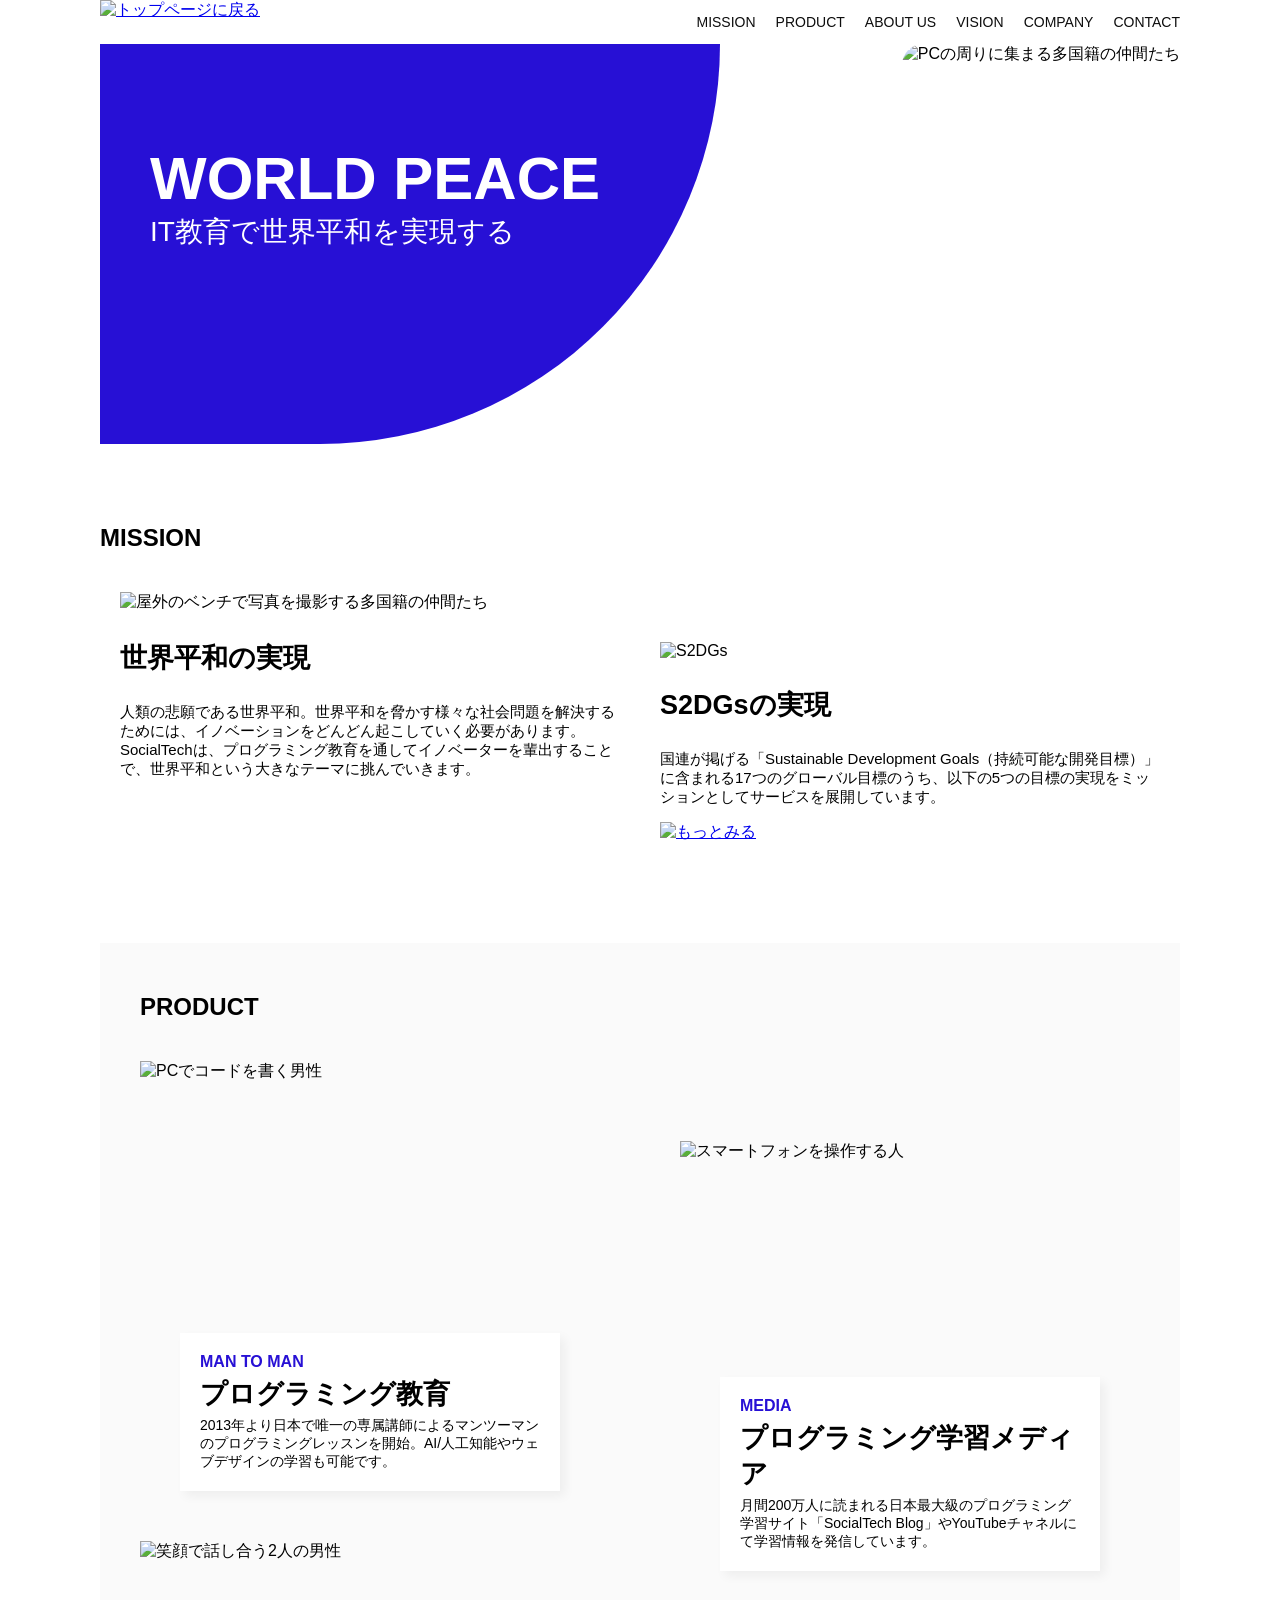
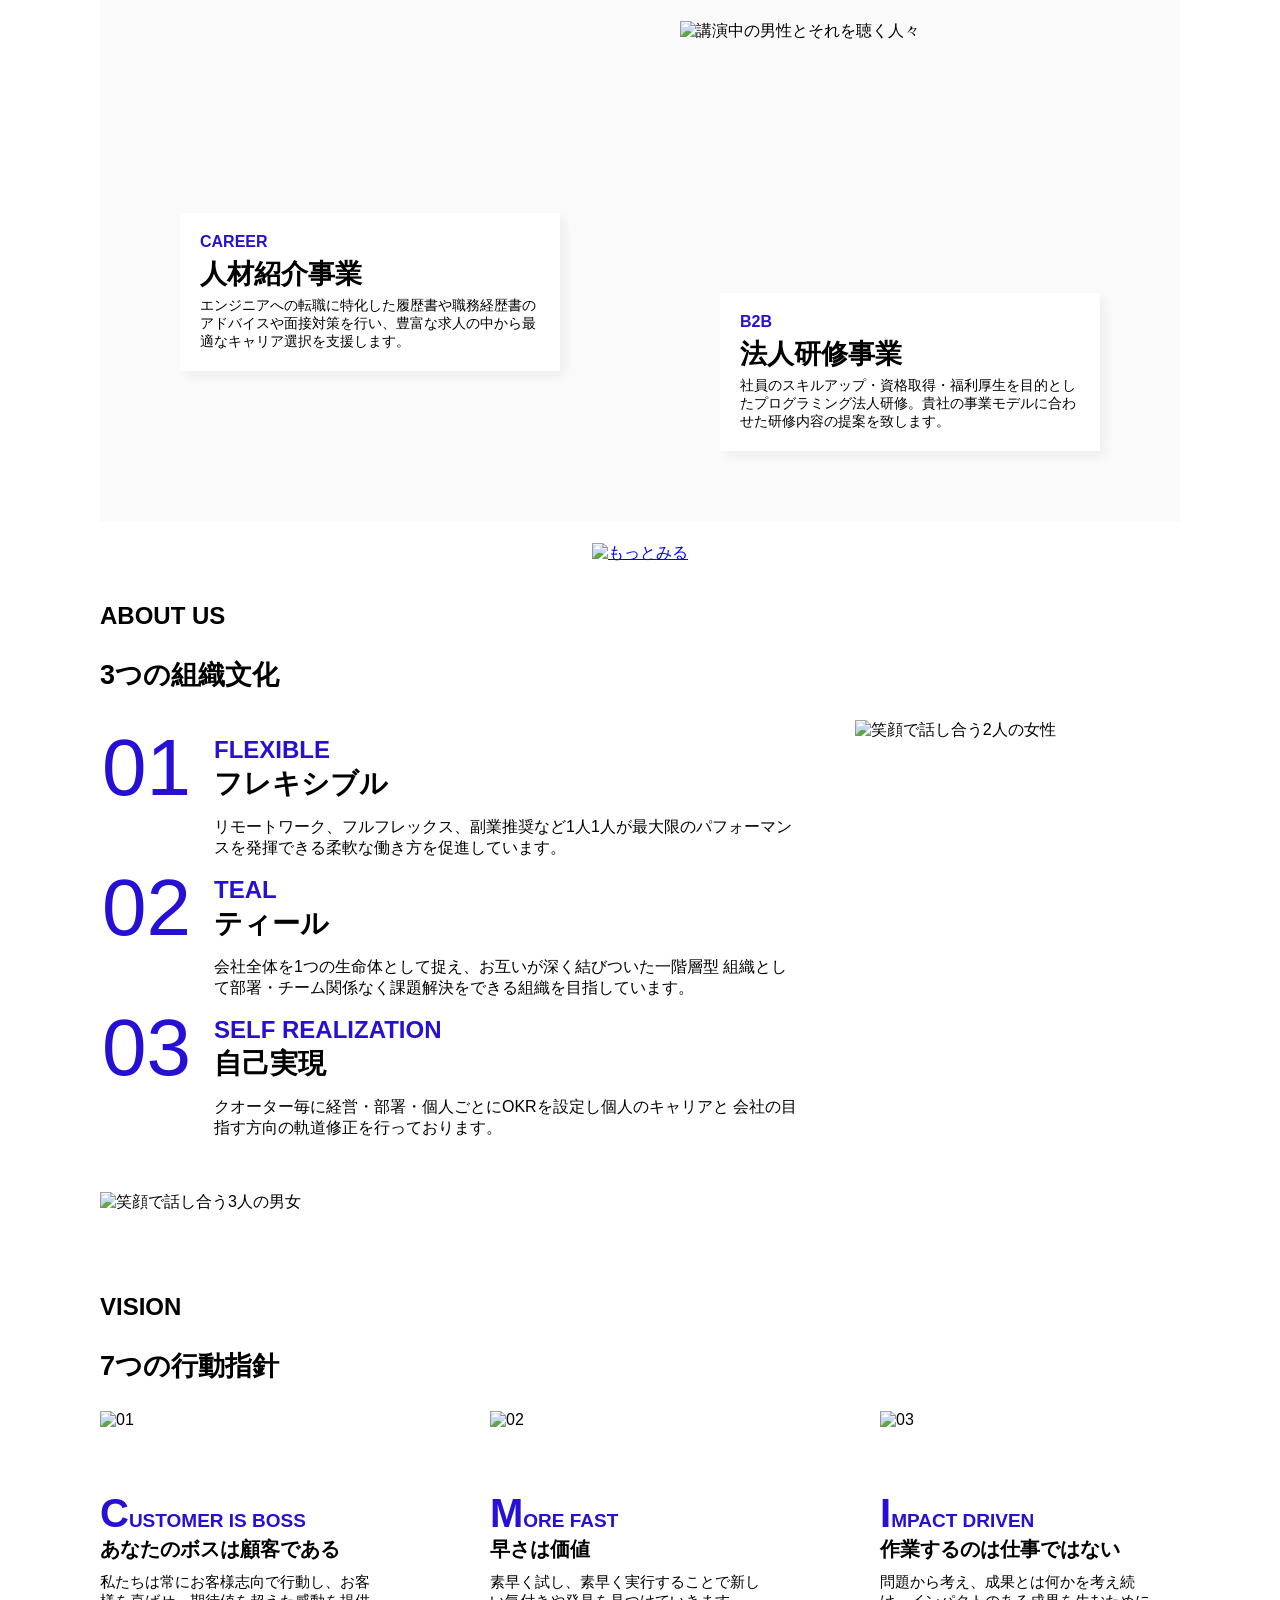
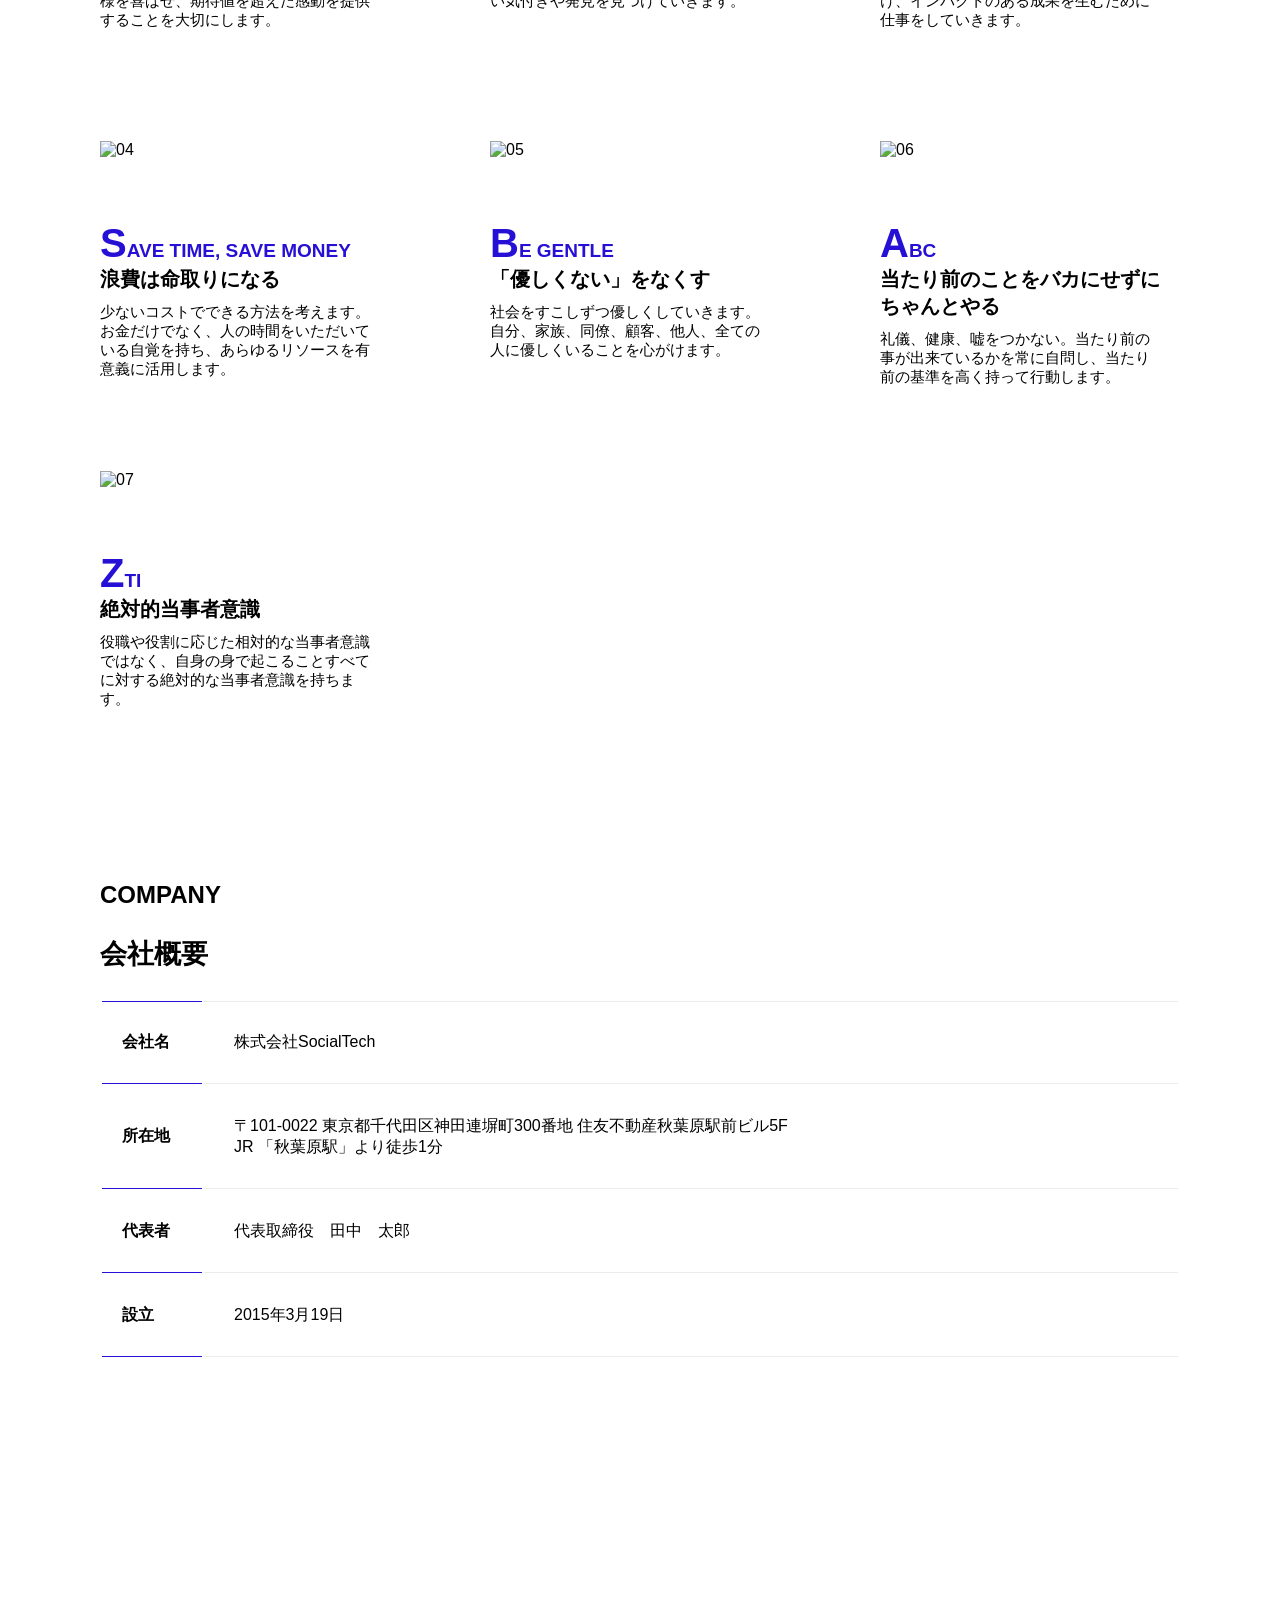
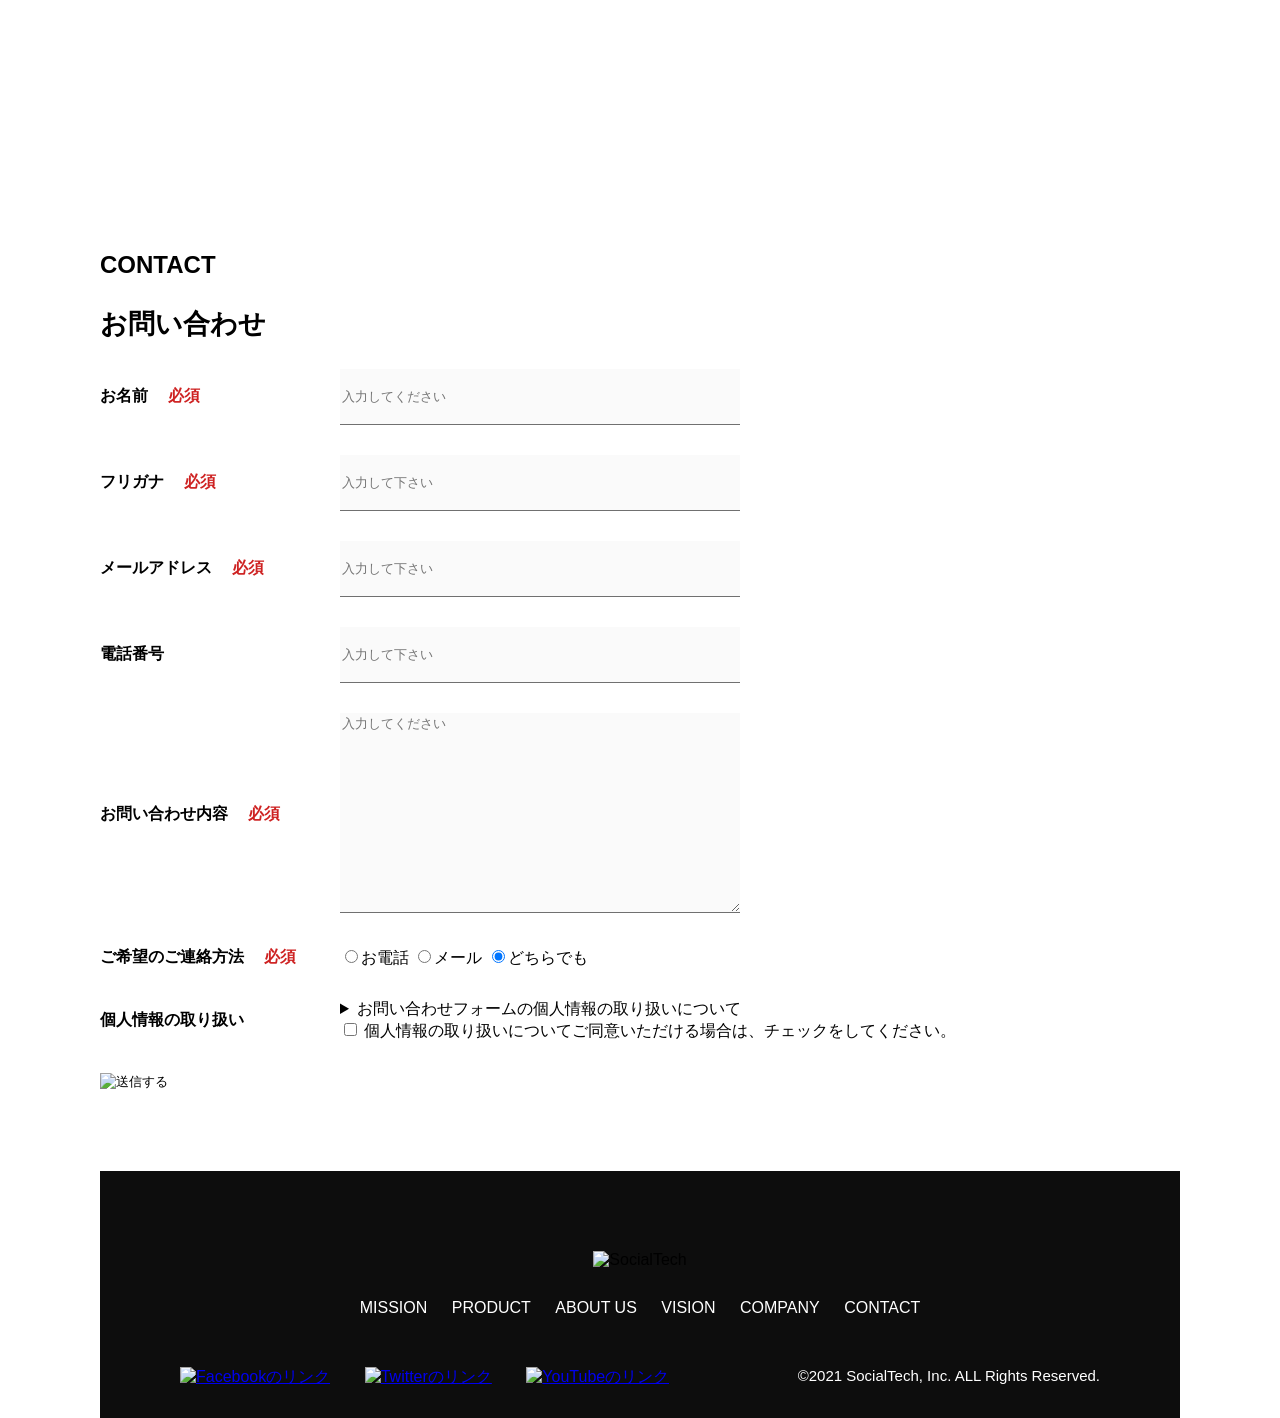
==== index.html @ 7d6a7026 "初回コミット" ====
<!DOCTYPE html>
<html>
  <head>
    <title>SocialTech</title>
    <meta charset="utf-8">
    <meta name="description" content="SocialTechはEdTech業界のリーディングカンパニーを目指します。">
    <meta name="viewport" content="width=device-width, initial-scale=1.0">
    <link rel="stylesheet" href="style.css">
  </head>
  <body>
    <header>
      <a href="index.html" id="logo">
        <img src="images/logo.png" alt="トップページに戻る">
      </a>
      <nav id="nav-pc">
        <ul>
          <li><a href="mission.html">MISSION</a></li>
          <li><a href="product.html">PRODUCT</a></li>
          <li><a href="index.html#aboutus">ABOUT US</a></li>
          <li><a href="index.html#vision">VISION</a></li>
          <li><a href="index.html#company">COMPANY</a></li>
          <li><a href="index.html#contact">CONTACT</a></li>
        </ul>
      </nav>
      <!-- スマホ用メニューボタン -->
      <button id="menu-sp" onclick="document.getElementById('nav-sp').style.display = 'block'">
        <img src="images/button-menu.png" alt="ナビゲーションを開く">
      </button>
      <!-- スマホ用ナビゲーション -->
       <div id="nav-sp">
        <button id="close" onclick="document.getElementById('nav-sp').style.display = 'none'">
          <img src="images/button-close.png" alt="ナビゲーションを閉じる">
        </button>

        <nav>
          <ul>
            <li>
              <a id="logo-sp" href="index.html" onclick="document.getElementById('nav-sp').style.display = 'none'"><img src="images/logo-sp.png" alt="トップページに戻る"></a>
            </li>
            <li><a class="menu" href="mission.html" onclick="document.getElementById('nav-sp').style.display = 'none'">MISSION</a></li>
            <li><a class="menu" href="product.html" onclick="document.getElementById('nav-sp').style.display = 'none'">PRODUCT</a></li>
            <li><a class="menu" href="index.html#aboutus" onclick="document.getElementById('nav-sp').style.display = 'none'">ABOUT US</a></li>
            <li><a class="menu" href="index.html#vision" onclick="document.getElementById('nav-sp').style.display = 'none'">VISION</a></li>
            <li><a class="menu" href="index.html#company" onclick="document.getElementById('nav-sp').style.display = 'none'">COMPANY</a></li>
            <li><a class="menu" href="index.html#contact" onclick="document.getElementById('nav-sp').style.display = 'none'">CONTACT</a></li>
          </ul>
        </nav>
        <div id="sns">
          <a href="https://www.facebook.com/sejuku2013">
             <img src="images/button-facebook.png" alt="Facebookのリンク">
           </a>
           <a href="https://twitter.com/samuraijuku">
             <img src="images/button-twitter.png" alt="Twitterのリンク">
           </a>
           <a href="https://www.youtube.com/channel/UCCFOQO5aDK0xXam4cUQXT8g">
             <img src="images/button-youtube.png" alt="YouTubeのリンク">
           </a>
        </div>
       </div>
    </header>
    <main>
      <article>
        <!-- メインビジュアル -->
        <section id="main-visual">
          <div id="main-message">
            <h1>WORLD PEACE</h1>
            <p>IT教育で世界平和を実現する</p>
          </div>
          <img src="images/index/index-main.png" alt="PCの周りに集まる多国籍の仲間たち">
        </section>
        <!-- ミッション -->
        <section id="mission">
        <h2 class="index-h2">MISSION</h2>
        <div id="mission-flex">
          <div>
            <img id="mission-photo" src="images/index/index-mission.png" alt="屋外のベンチで写真を撮影する多国籍の仲間たち">
            <h3>世界平和の実現</h3>
            <p>
              人類の悲願である世界平和。世界平和を脅かす様々な社会問題を解決するためには、イノベーションをどんどん起こしていく必要があります。SocialTechは、プログラミング教育を通してイノベーターを輩出することで、世界平和という大きなテーマに挑んでいきます。
            </p>
          </div>
          <div>
            <img id="s2dgs" src="images/index/s2dgs.png" alt="S2DGs">
            <h3>S2DGsの実現</h3>
            <p>国連が掲げる「Sustainable Development
              Goals（持続可能な開発目標）」に含まれる17つのグローバル目標のうち、以下の5つの目標の実現をミッションとしてサービスを展開しています。</p>
            <a href="mission.html">
              <img src="images/button-more.png" alt="もっとみる">
            </a>
          </div>
        </div>
      </section>
     <!-- プロダクト -->
      <section id="product">
        <h2 class="index-h2">PRODUCT</h2>
        <div class="product-flex">
          <div id="product-left">
            <div>
              <img class="product-photo" src="images/index/index-mantoman.png" alt="PCでコードを書く男性">
              <div class="product-explain">
                <span>MAN TO MAN</span>
                <h3>プログラミング教育</h3>
                <p>2013年より日本で唯一の専属講師によるマンツーマンのプログラミングレッスンを開始。AI/人工知能やウェブデザインの学習も可能です。</p>
              </div>
            </div>
            <div>
              <img class="product-photo" src="images/index/index-career.png" alt="笑顔で話し合う2人の男性">
              <div class="product-explain">
                <span>CAREER</span>
                <h3>人材紹介事業</h3>
                <p>エンジニアへの転職に特化した履歴書や職務経歴書のアドバイスや面接対策を行い、豊富な求人の中から最適なキャリア選択を支援します。</p>
              </div>
            </div>
          </div>
          <div id="product-right">
            <div>
              <img class="product-photo" src="images/index/index-media.png" alt="スマートフォンを操作する人">
              <div class="product-explain">
                <span>MEDIA</span>
                <h3>プログラミング学習メディア</h3>
                <p>月間200万人に読まれる日本最大級のプログラミング学習サイト「SocialTech Blog」やYouTubeチャネルにて学習情報を発信しています。</p>
              </div>
            </div>
            <div>
              <img class="product-photo" src="images/index/index-b2b.png" alt="講演中の男性とそれを聴く人々">
              <div class="product-explain">
                <span>B2B</span>
                <h3>法人研修事業</h3>
                <p>社員のスキルアップ・資格取得・福利厚生を目的としたプログラミング法人研修。貴社の事業モデルに合わせた研修内容の提案を致します。</p>
              </div>
            </div>
          </div>
        </div>
        <div id="product-more">
          <a href="product.html">
            <img src="images/button-more.png" alt="もっとみる">
          </a>
        </div>
      </section>
      <!-- ABOUT US -->
      <section id="aboutus">
        <h2 class="index-h2">ABOUT US</h2>
        <h3>3つの組織文化</h3>
        <div>
          <table class="culture-table">
            <tr>
              <td class="culture-num">01</td>
              <th><span class="culture-en">FLEXIBLE</span><br>フレキシブル</th>
            </tr>
            <tr>
              <td>
                <!-- 空のセル -->
              </td>
              <td class="culture-description">リモートワーク、フルフレックス、副業推奨など1人1人が最大限のパフォーマンスを発揮できる柔軟な働き方を促進しています。</td>
            </tr>
              <tr>
                <td class="culture-num">02</td>
                <th><span class="culture-en">TEAL</span><br>ティール</th>
              </tr>
              <tr>
                <td>
                  <!-- 空のセル -->
                </td>
                <td class="culture-description">会社全体を1つの生命体として捉え、お互いが深く結びついた一階層型 組織として部署・チーム関係なく課題解決をできる組織を目指しています。</td>
              </tr>
              <tr>
                <td class="culture-num">03</td>
                <th><span class="culture-en">SELF REALIZATION</span><br>自己実現</th>
              </tr>
              <tr>
                <td>
                  <!-- 空のセル -->
                </td>
                <td class="culture-description">クオーター毎に経営・部署・個人ごとにOKRを設定し個人のキャリアと 会社の目指す方向の軌道修正を行っております。</td>
              </tr>
          </table>
          <img class="culture-img" src="images/index/index-aboutus1.png" alt="笑顔で話し合う2人の女性">
        </div>
        <img class="culture-img2" src="images/index/index-aboutus2.png" alt="笑顔で話し合う3人の男女">
      </section>
      <!-- VISION -->
       <section id="vision">
        <h2 class="index-h2">VISION</h2>
        <h3>7つの行動指針</h3>
        <div>
          <div class="vision-box">
            <img src="images/index/vision-01.png" alt="01">
            <div>
              <h4>CUSTOMER IS BOSS</h4>
              <H5>あなたのボスは顧客である</H5>
              <P>私たちは常にお客様志向で行動し、お客様を喜ばせ、期待値を超えた感動を提供することを大切にします。</P>
            </div>
          </div>
          <div class="vision-box">
            <img src="images/index/vision-02.png" alt="02">
            <div>
              <h4>MORE FAST</h4>
              <H5>早さは価値</H5>
              <P>素早く試し、素早く実行することで新しい気付きや発見を見つけていきます。</P>
            </div>
          </div>
           <div class="vision-box">
            <img src="images/index/vision-03.png" alt="03">
            <div>
              <h4>IMPACT DRIVEN</h4>
              <H5>作業するのは仕事ではない</H5>
              <P>問題から考え、成果とは何かを考え続け、インパクトのある成果を生むために仕事をしていきます。</P>
            </div>
          </div>
           <div class="vision-box">
            <img src="images/index/vision-04.png" alt="04">
            <div>
              <h4>SAVE TIME, SAVE MONEY</h4>
              <H5>浪費は命取りになる</H5>
              <P>少ないコストでできる方法を考えます。お金だけでなく、人の時間をいただいている自覚を持ち、あらゆるリソースを有意義に活用します。</P>
            </div>
          </div>
           <div class="vision-box">
            <img src="images/index/vision-05.png" alt="05">
            <div>
              <h4>BE GENTLE</h4>
              <H5>「優しくない」をなくす</H5>
              <P>社会をすこしずつ優しくしていきます。自分、家族、同僚、顧客、他人、全ての人に優しくいることを心がけます。</P>
            </div>
          </div>
          <div class="vision-box">
            <img src="images/index/vision-06.png" alt="06">
            <div>
              <h4>ABC</h4>
              <H5>当たり前のことをバカにせずにちゃんとやる</H5>
              <P>礼儀、健康、嘘をつかない。当たり前の事が出来ているかを常に自問し、当たり前の基準を高く持って行動します。</P>
            </div>
          </div>
          <div class="vision-box">
            <img src="images/index/vision-07.png" alt="07">
            <div>
              <h4>ZTI</h4>
              <H5>絶対的当事者意識</H5>
              <P>役職や役割に応じた相対的な当事者意識ではなく、自身の身で起こることすべてに対する絶対的な当事者意識を持ちます。</P>
            </div>
          </div>
        </div>
       </section>
       <!-- COMPANY -->
       <section id="company">
        <h2 class="index-h2">COMPANY</h2>
        <h3>会社概要</h3>
          <table id="company-table">
            <tr>
              <th class="tableheader tableheader-first">会社名</th>
              <td class="cell cell-first">株式会社SocialTech</td>
            </tr>
            <tr>
              <th class="tableheader">所在地</th>
              <td class="cell">〒101-0022 東京都千代田区神田連塀町300番地 住友不動産秋葉原駅前ビル5F<br>JR 「秋葉原駅」より徒歩1分</td>
            </tr>
            <tr>
              <th class="tableheader">代表者</th>
              <td class="cell">代表取締役　田中　太郎</td>
            </tr>
            <tr>
              <th class="tableheader">設立</th>
              <td class="cell">2015年3月19日</td>
            </tr>
          </table>
        <iframe 
          src="https://www.google.com/maps/embed?pb=!1m18!1m12!1m3!1d3240.0688551336752!2d139.77207767559256!3d35.69992317258137!2m3!1f0!2f0!3f0!3m2!1i1024!2i768!4f13.1!3m3!1m2!1s0x60188fee13660e23%3A0x77137876edf742ac!2z5L2P5Y-L5LiN5YuV55Sj56eL6JGJ5Y6f6aeF5YmN44OT44Or!5e0!3m2!1sja!2sjp!4v1770935718881!5m2!1sja!2sjp" 
          width="600" height="450" style="border:0;" allowfullscreen="" loading="lazy" referrerpolicy="no-referrer-when-downgrade">
        </iframe>
       </section>
       <!-- CONTACT -->
       <section id="contact">
        <h2 class="index-h2">CONTACT</h2>
        <h3>お問い合わせ</h3>
        <form>
          <div>
            <div class="contact-heading">
              <label class="contact-label">お名前<span class="contact-span">必須</span></label>
            </div>
            <div>
              <input type="text" name="name" placeholder="入力してください" class="contact-textbox">
            </div>
          </div>
          <div>
            <div class="contact-heading">
              <label class="contact-label">フリガナ<span class="contact-span">必須</span></label>
            </div>
            <div>
              <input type="text" name="hurigana" placeholder="入力して下さい" class="contact-textbox">
            </div>
          </div>
          <div>
            <div class="contact-heading">
              <label class="contact-label">メールアドレス<span class="contact-span">必須</span></label>
            </div>
            <div>
              <input type="text" name="email" placeholder="入力して下さい" class="contact-textbox">
            </div>
          </div>
          <div>
            <div class="contact-heading">
              <label class="contact-label">電話番号</label>
            </div>
            <div>
              <input type="text" name="tel" placeholder="入力して下さい" class="contact-textbox">
            </div>
          </div>
          <div>
            <div class="contact-heading">
              <label class="contact-label">お問い合わせ内容<span class="contact-span">必須</span></label>
            </div>
            <div>
              <textarea class="contact-textarea" placeholder="入力してください" name="message"></textarea>
            </div>
          </div>
          <div>
            <div class="contact-heading">
              <label class="contact-label">ご希望のご連絡方法<span class="contact-span">必須</span></label>
            </div>
            <div>
              <input class="radiobotton" type="radio" value="tel" name="contact" checked><label>お電話</label>
              <input class="radiobotton" type="radio" value="mail" name="contact" checked><label>メール</label>
              <input class="radiobotton" type="radio" value="both" name="contact" checked><label>どちらでも</label>
            </div>
          </div>
          <div>
            <div class="contact-heading">
              <label class="contact-label">個人情報の取り扱い</label>
            </div>
            <div>
              <details>
                <summary>お問い合わせフォームの個人情報の取り扱いについて</summary>
                <div>
                  <dl>
                    <dt>１．組織の名称又は氏名</dt>
                    <dd>株式会社SocialTech</dd>
                    <dt>２．個人情報保護管理者（若しくはその代理人）の氏名又は職名、所属及び連絡先</dt>
                    <dd>
                      <p>鈴木 一郎 コーポレート部</p>
                      <p>メールアドレス：samurai@example.com</p>
                      <p>TEL：03-1234-5678</p>
                    </dd>
                    <dt>３．個人情報の利用目的</dt>
                    <dd>
                      <ul>
                        <li>本サービス及び本サービスに関連する情報の提供又はそれらに関する連絡のため</li>
                        <li>ユーザーの本人確認のため</li>
                        <li>当社サービスのご案内のため</li>
                        <li>当社の商品等の広告または宣伝（電子メールによるものを含むものとします。）</li>
                      </ul>
                    </dd>
                    <dt>４．個人情報の取り扱い業務の委託</dt>
                    <dd>個人情報の取扱業務の全部または一部を外部に業務委託する場合があります。その際、弊社は、個人情報を適切に保護できる管理体制を敷き実行していることを条件として委託先を厳選したうえで、機密保持契約を委託先と締結し、お客様の個人情報を厳密に管理させます。</dd>
                    <dt>５．個人情報の開示等の請求</dt>
                    <dd>
                      お客様は、弊社に対してご自身の個人情報の開示等（利用目的の通知、開示、内容の訂正・追加・削除、利用の停止または消去、第三者への提供の停止）に関して、当社問合わせ窓口に申し出ることができます。<br>
                      その際、弊社はお客様ご本人を確認させていただいたうえで、合理的な期間内に対応いたします。<br>
                      なお、個人情報に関する弊社問合わせ先は、次の通りです。
                    </dd>
                    <dd>
                      <p>株式会社SocialTech　個人情報問合せ窓口</p>
                      <p>〒150-0043　東京都千代田区神田練塀町300番地 住友不動産秋葉原駅前ビル5F</p>
                      <p>メールアドレス：samurai@example.com　TEL：03-1234-5678</p>
                    </dd>
 
                    <dt>６．個人情報を提供されることの任意性について</dt>
                    <dd>お客様がご自身の個人情報を弊社に提供されるか否かは、お客様のご判断によりますが、もしご提供されない場合には、適切なサービスが提供できない場合がありますので予めご了承ください。</dd>
                  </dl>
                </div>
              </details>
              <input type="checkbox" name="agree">
              <span>個人情報の取り扱いについてご同意いただける場合は、チェックをしてください。</span>
            </div>
          </div>
            <input type="image" src="images/button-submit.png" alt="送信する">
        </form>
       </section>
      </article>
    </main>
    <!-- フッター -->
    <footer>
      <div id="footer-logo">
        <img src="images/logo-sp.png" alt="SocialTech">
      </div>
      <div id="footer-link">
        <a href="mission.html">MISSION</a>
        <a href="product.html">PRODUCT</a>
        <a href="index.html#aboutus">ABOUT US</a>
        <a href="index.html#vision">VISION</a>
        <a href="index.html#company">COMPANY</a>
        <a href="index.html#contact">CONTACT</a>
      </div>
      <div id="sns-footer">
        <div class="sns-btns">
          <a href="https://www.facebook.com/sejuku2013"><img src="images/button-facebook.png" alt="Facebookのリンク"></a>
          <a href="https://twitter.com/samuraijuku"><img src="images/button-twitter.png" alt="Twitterのリンク"></a>
          <a href="https://www.youtube.com/channel/UCCFOQO5aDK0xXam4cUQXT8g"><img src="images/button-youtube.png" alt="YouTubeのリンク"></a>
        </div>
        <p id="copyright">&copy;2021 SocialTech, Inc. ALL Rights Reserved.</p>
      </div>
    </footer>
  </body>
</html>
---- style.css ----
* {
  box-sizing: border-box;
}

p {
  font-size: 15px;
}

body {
  font-family: "Source Sans Pro", "Hiragino Kaku Gothic ProN", Meiryo, Arial, sans-serif;
  max-width: 1080px;
  margin: 0 auto;
}

header {
  display: flex;
  justify-content: space-between;
}

#nav-pc {
  font-size: 14px;
}

#nav-pc ul {
  display: flex;
  padding-left:0;
}

#nav-pc li {
  list-style: none;
}

#nav-pc a {
  text-decoration: none;
  margin-left: 20px;
  color: #0d0d0d;
}

#nav-pc a:hover {
  text-decoration: underline;
}

/* スマホ用ナビを非表示 */
#nav-sp, #menu-sp {
  display: none;
}

#main-visual {
  position: relative;
  height: 400px;
}

#main-message {
  position: absolute;
  top: 0;
  left: 0;
  background-color: #2710d5;
  color: #ffffff;
  border-radius: 0 0 476px 0;
  max-width: 620px;
  height: 100%;
  width: 100%;
  z-index: 11;
}

#main-message h1 {
  font-size: 60px;
  margin: 100px 0 0 50px;
}

#main-message > p {
  font-size: 28px;
  margin: 0 0 0 50px;
}

#main-visual > img {
  max-width: 620px;
  border-radius: 476px 0 0 0;
  position: absolute;
  top: 0;
  right: 0;
  z-index: 10;
}

h2 {
  margin-top: 40px;
}

h2::after {
  content: url(images/line.png);
  margin-left: 10px;
}

h3 {
  font-size: 27px;
}

/* ミッション */
#mission {
  margin: 80px auto;
}

#mission-flex {
  display: flex;
}

#mission-flex > div {
  width: 50%;
  margin: 20px;
}

#mission-photo {
  width: 100%;
}

#s2dgs {
  margin-top: 50px;
  width: 100%;
}

/* プロダクト */
#product {
  background-color: #fafafa;
  margin: 80px 0;
  padding: 10px 40px 0px 40px;
}

/* 外枠 */
#product .product-flex {
  margin-top: 40px;
  display: flex;
}

/* 左のカラム */
#product-left {
  width: 50%;
  margin-right: 20px;
}

/* 右のカラム */
#product-right {
  width: 50%;
  margin-left: 20px;
  margin-top: 80px;
}

/* 画像＋説明の枠 */
#product-left > div {
  position: relative;
  height: 480px;
  margin-right: 20px;
}
#product-right > div {
  position: relative;
  height: 480px;
  margin-left: 20px;
}

/* 画像 */
.product-photo {
  width: 100%;
}

.product-explain {
  background-color: #ffffff;
  position: absolute;
  left: 0;
  bottom: 50px;
  margin: 0 40px;
  padding: 20px;
  box-shadow: 5px 5px 10px rgba(0, 0, 0, 0.05);
}

.product-explain > span {
  color: #2710d5;
  font-weight: bold;
  font-size: 16px;
  margin: 0;
}

.product-explain > h3 {
  margin: 5px 0;
}

.product-explain > p {
  font-size: 14px;
  margin: 0px;
}

#product-more {
  text-align: center;
}

#product-more a {
  position: relative;
  bottom: -42px;
}

/* ABOUT US */
#aboutus {
  margin: 80px auto;
}

/* 3つの組織文化と画像を入れる枠 */
#aboutus > div {
  display: flex;
}

/* 画像 */
.culture-img {
  width: 50%;
  align-self: flex-start;
}

.culture-img2 {
  margin-top: 50px;
  width: 100%;
}

/* 3つの組織文化の表 */
.culture-table {
  margin-right: 50px;
}

/* 番号 */
.culture-num {
  font-size: 80px;
  color: #2710d5;
  padding: 0 20px 0 0;
}

/* 見出し */
.culture-table th {
  text-align: left;
  font-size: 28px;
  font-weight: bold;
}

/* 組織文化英語 */
.culture-en {
  color: #2710d5;
  font-size: 24px;
}

/* 説明文 */
.culture-description {
  margin: 0;
}

/* ビジョン */
#vision {
  margin: 80px auto;
}

/* セクション内の外枠 */
#vision > div {
  display: flex;
  justify-content: space-between;
  flex-wrap: wrap;
}

/* 7つの行動指針の外枠 */
.vision-box {
  width: 300px;
  height: 300px;
  margin-bottom: 30px;
  position: relative;
}

.vision-box > img {
  width: 100%;
  position: relative;
  z-index: 30
}

.vision-box > div {
  position: absolute;
  top: 0;
  left: 0;
  z-index: 31;
  margin-right: 20px; 
}

.vision-box > div > h4 {
  color: #2710d5;
  font-size: 19px;
  margin: 80px 0 0 0;
}

.vision-box > div > h4::first-letter {
  font-size: 40px;
}

.vision-box > div > h5 {
  font-size: 20px;
  margin: 0;
}

.vision-box > div > p {
  margin: 10px 0 0 0;
}

/* 会社概要 */
#company {
  margin: 80px  auto;
}

#company-table {
  width: 100%;
}

.tableheader {
  text-align: left;
  padding: 20px;
  border-bottom: solid 1px #2710d5;
  width: 100px;
}

.tableheader-first {
  border-top: solid 1px #2710d5; 
}

.cell {
  padding: 30px;
  border-bottom: solid 1px #ececec;
}

.cell-first {
  border-top: solid 1px #ececec;
}

#company > iframe {
  width: 100%;
  height: 368px;
  margin-top: 40px;
}

#contact {
  margin: 80px auto;
}

#contact > form > div {
  display: flex;
  flex-direction: row;
  flex-wrap: wrap;
  padding-bottom: 30px;
}

.contact-heading {
  width: 240px;
  align-self: center;
}

.contact-label{
  font-weight: bold;
}

.contact-span {
  color: #ce2222;
  margin: 0 0 0 20px;
  font-weight: bold;
}

.contact-textbox {
  border-top: 0;
  border-left: 0;
  border-right: 0;
  border-bottom:  solid 1px #707070;
  background-color: #fafafa;
  width: 400px;
  height: 56px;
}

.contact-textarea {
  border-top: 0;
  border-left: 0;
  border-right: 0;
  border-bottom-width: 1px;
  border-bottom-color: #707070;
  background-color: #fafafa;
  width: 400px;
  height: 200px;
}

#contact dt {
  font-weight: bold;
}

#contact dd {
  margin-bottom: 16px;
}

#contact dd p {
  margin: 0px;
}

#contact dd ul {
  padding-left: 0;
}

#contact dd li {
  margin-bottom: 0;
  list-style: none;
}

footer {
  background-color: #0d0d0d;
  text-align: center;
  padding: 80px 80px 30px 80px;
}

#footer-logo {
  margin-bottom: 30px;
}

#footer-link {
  margin-bottom: 50px;
}

#footer-link > a {
  text-decoration: none;
  margin: 10px;
  color: #ffffff;
}

#footer-link > a:hover {
  text-decoration: underline;
}

#sns-footer {
  display: flex;
  justify-content: space-between;
}

#sns-footer a {
  margin-right: 30px;
}

#copyright {
  color: #ffffff;
  margin: 0;
}

/* mission.html用スタイル */
/* ミッションのメインビジュアル */
.mission-main-inner {
  background-image: url("images/mission/mission-main.png");
  background-repeat: no-repeat;
  background-position-y: center;
}

#mission-title {
  background-color: #2710d5;
  width: 368px;
  color: #ffffff;
  height: 496px;
  border-radius: 0 248px 248px 0;
  position: relative;
}

#mission-title h1 {
  position: absolute;
  top: 0;
  left: 100px;
  font-size: 80px;
  line-height: 1; 
}

#mission-title h1 span {
  font-size: 26px;
}

#mission-title > p {
  position: absolute;
  top: 350px;
  left: 100px;
  font-size: 16px;
}

#mission-s2dgs {
  padding: 20px;
}

.mission-h2 {
  color: #2710d5;
  font-size: 40px;
}

.mission-h2::after {
  content: none;
}

/* MISSIONページ　5つのゴール設定 */
#mission-five-goals {
  padding: 20px;
  display: flex;
}

#mission-five-goals .five-goals-image {
  width: 30%;
  padding: 20px;
}

#mission-five-goals .five-goals-image img {
  width: 100%;
}

#mission-five-goals .five-goals-read {
  width: 70%;
  padding: 20px;
}

#mission-five-goals .five-goals-read > div {
  margin-bottom: 40px;
}

.fivegoals-image-right {
  float: right;
  margin: 20px;
}

.fivegoals-image-left {
  float: left;
  margin: 20px;
}

.fivegoals-number {
  color: #2710d5;
  font-size: 48px;
  font-weight: bold;
  margin: 0;
}

.fivegoals-h3 {
  font-size: 28px;
  margin: 0;
}

.fivegoals-p {
  margin: 0;
}

/* プロダクトページ */
.product-main-inner {
  background-image: url(images/product/product-main.png);
  background-repeat: no-repeat;
  background-position-y: center;
}

#product-title {
  background-color: #2710d5;
  width: 368px;
  color: #ffffff;
  height: 496px;
  border-radius: 0 248px 248px 0;
  position: relative;
}

#product-title h1 {
  position: absolute;
  top: 0;
  left: 100px;
  font-size: 80px;
  line-height: 1;
}

#product-title h1 span {
  font-size: 26px;
}

#product-title > p {
  position: absolute;
  top: 350px;
  left: 100px;
  font-size: 16px;
}

.product-section {
  display: flex;
  padding: 20px 20px 0;
}

.product-section .product-section-img {
  width: 450px;
}

.product-section-left .product-section-img img {
  width: 100%;
  padding: 0 40px 30px 0;
  border-radius: 0 432px 0 0;
}

.product-section-left .product-read {
  width: 50%;
  flex-grow: 1;
}

.product-section-left .product-read p {
  margin-bottom: 0;
}

.product-section-right {
  justify-content: space-between;
}

.product-section-right .product-section-img img {
  width: 100%;
  padding: 0 0 30px 40px;
  border-radius: 432px 0 0 0;
}

.product-section-right .product-read {
  width: 500px;
}

.product-h2 {
  color: #2710d5;
  font-size: 24px;
  margin: 0;
}

.product-h3 {
  font-size: 28px;
  margin: 0;
}

/* 画面幅が767px以下のとき */
@media screen and (max-width: 767px) {
  /* PC用ナビゲーション非表示 */
  #nav-pc {
    display: none;
  }

  #menu-sp {
    display: block;
    background-color: transparent;
    float: right;
    padding: 0;
    border: none;
  }

  #nav-sp {
    background-color: #2710d5;
    position: fixed;
    left: 0;
    top: 0;
    width: 100%;
    height: 100%;
    display: none;
    z-index: 100;
  }

  #close {
    position: absolute;
    top: 20px;
    right: 20px;
    background-color: transparent;
    border: none;
  }

  #nav-sp nav ul {
    padding-left: 0;
  }

  #nav-sp nav li {
    list-style: none;
  }

  #logo-sp {
    margin: 80px 0 30px 20px;
  }

  #nav-sp  nav a {
    display: block;
    color: #ffffff;
  }

  #nav-sp nav a:hover {
    text-decoration: underline;
  }

  #nav-sp .menu {
    text-decoration: none;
    margin: 0 20px 0 20px;
    height: 44px;
    font-size: 16px;
    background-image: url("images/arrow.png");
    background-repeat: no-repeat;
    background-position: right top;
  }

  #sns {
    position: absolute;
    bottom: 20px;
    left: 20px;
  }

  #sns > a {
    margin-right: 30px;
  }

  #main-visual {
    position: relative;
    height: 470px;
  }

  #main-visual > div {
    text-align: center;
    height: 280px;
  }

  #main-visual h1 {
    font-size: 28px;
    margin: 90px 0 0 0;
  }

  #main-visual > div > p {
    margin: 0;
    font-size: 15px;
  }

  #main-visual > img {
    width: 100%;
    border-radius: 476px 0 0 0;
    top: auto;
    bottom: 0;
  }

  h2 {
    margin: 15px 0 15px 0;
  }

  h3 {
    font-size: 24px;
    margin: 10px 0 0 0;
  }

  #mission {
    margin: 20px 0 20px 0;
    padding: 0 20px 0 20px;
  }

  #mission-flex {
    flex-direction: column;
  }

  #mission-flex > div {
    width: 100%;
    margin: 0;
  }

  #product {
    margin: 0;
    padding: 10px 20px 0 20px;
  }

  #product .product-flex {
    flex-direction: column;
    margin-top: 0;
  }

  #product-left, #product-right {
    width: 100%;
    margin: 0;
  }

  #product-left > div, #product-right > div {
    height: auto;
    margin: 0;
  }

  .product-explain {
    position: relative;
    margin: 0;
  }

  .product-explain > h3 {
    margin: 10px 0;
    font-size: 24px;
  }

  #product-more {
    text-align: left;
  }

  #aboutus {
    margin: 80px 20px 80px 20px;
  }

  #aboutus > div {
    flex-direction: column;
  }

  .culture-table th {
    font-size: 16px;
  }

  .culture-table {
    margin-right: 0;
    padding-right: 20px;
    order: 2;
  }

  .culture-img {
    width: 100%;
    order: 1;
  }

  .culture-img2 {
    margin-top: 0;
  }

  .culture-num {
    padding: 0;
  }

  .culture-description {
    margin: 0;
  }
  
  /* ビジョン */
  #vision {
    margin: 80px 20px;
  }

  .vision-box > img {
    position: absolute;
    top: 0;
    left: 0;
  }

  .vision-box > div > h4 {
    margin: 60px 0 0 0;
  }

  #company {
    margin: 0 20px;
  }

  #company > h3 {
    margin-bottom: 20px;
  }

  .tableheader {
    width: 50px;
  }

  .cell {
    padding: 20px;
  }

  #company > iframe {
    height: 240px;
  }

  /* コンタクト */
  #contact {
    margin: 80px 20px;
  }

  #contact > h3 {
    margin-bottom: 20px;
  }

  #contact > form > div {
    flex-direction: column;
    margin-bottom: 20px;
  }

  .contact-heading {
    align-self: auto;
    margin-bottom: 20px;
  }

  .contact-textbox {
    min-width: 300px;
    width: 100%;
  }

  .contact-textarea {
    height: 150px;
    width: 100%;
  }

  .radiobutton {
    margin-bottom: 20px;
  }

  /* フッター */
  footer {
    padding: 30px 20px 50px 20px;
    text-align: left;
  }

  #footer-link > a {
    margin: 0 20px 30px 0;
    display: block;
    background-image: url("images/arrow.png");
    background-repeat: no-repeat;
    background-position: right top;
  }

  #footer-link > a:hover {
    text-decoration: underline;
  }

  #sns-footer {
    flex-direction: column;
    justify-content: flex-start;
  }

  #copyright {
    font-size: 12px;
    margin-top: 30px;
  }

  /* ここにMISSIONページのスマートフォン用のCSSを記述する */
  #mission-main {
    height: 256px;
    margin-top: 4%;
    position: relative;
  }

  .mission-main-inner {
    height: 80%;
    background-size: cover;
  }

  #mission-title {
    width: 136px;
    height: 256px;
    position: absolute;
    top: -10%;
  }

  #mission-title h1 {
    left: 20px;
    font-size: 40px;
  }

  #mission-title h1 span {
    font-size: 18px;
  }

  #mission-title > p {
    top: 180px;
    left: 20px;
    font-size: 13px;
  }

  .mission-h2 {
    font-size: 38px;
    margin: 0;
  }

  .mission-h2::after {
    content: none;
  }

  #mission-s2dgs > img {
    width: 100%;
  }

  #mission-five-goals {
    flex-direction: column;
  }

  #mission-five-goals > div {
    padding: 0;
  }

   #mission-five-goals .five-goals-image, #mission-five-goals .five-goals-read {
    width: 100%;
    padding: 0;
   }

   #mission-five-goals .five-goals-read > div {
    display: flex;
    flex-direction: column;
   }

   .fivegoals-image-right, .fivegoals-image-left {
    align-self: center;
   }

   #product-main {
    height: 256px;
    margin-top: 4%;
    position: relative;
   }

   .product-main-inner {
    height: 80%;
    background-size: cover;
   }

   #product-title {
    width: 136px;
    height: 256px;
    position: absolute;
    top: -10%;
   }

   #product-title h1 {
    left: 20px;
    font-size: 40px;
   }

   #product-title h1 span {
    font-size: 18px;
   }

   #product-title > p {
    top: 180px;
    left: 20px;
    font-size: 13px;
   }

   .product-section {
    flex-direction: column;
   }

   .product-section .product-section-img {
    width: 100%;
   }

   .product-section .product-section-img img {
    width: 100%;
    padding: 0;
   }

   .product-section-left .product-section-img img  {
    border-radius: 0 300px 0 0;
   }

   .product-section-left .product-read {
    width: 100%;
    flex-grow: 1;
   }

   .product-section-right .product-section-img img {
    order: 1;
    border-radius: 300px 0 0 0;
   }

   .product-section-right .product-read {
    order: 2;
    width: 100%;
   }
}
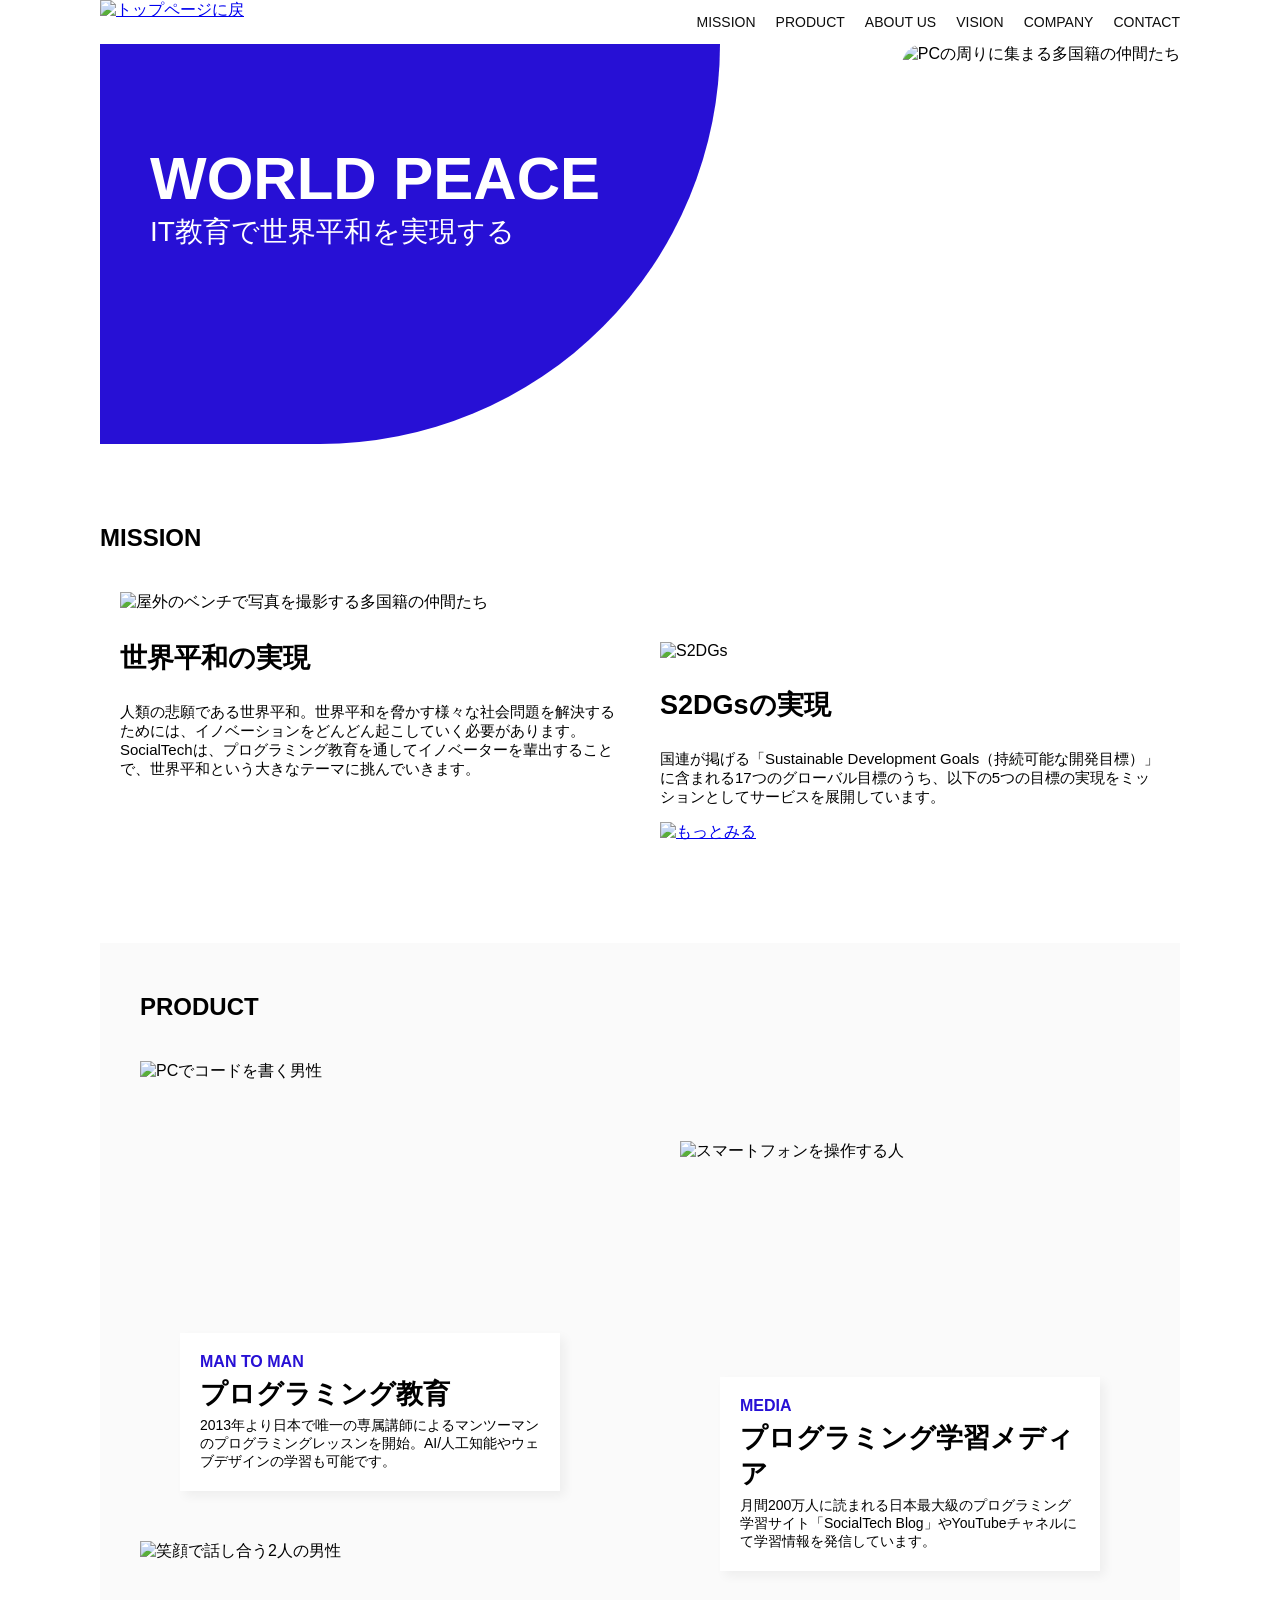
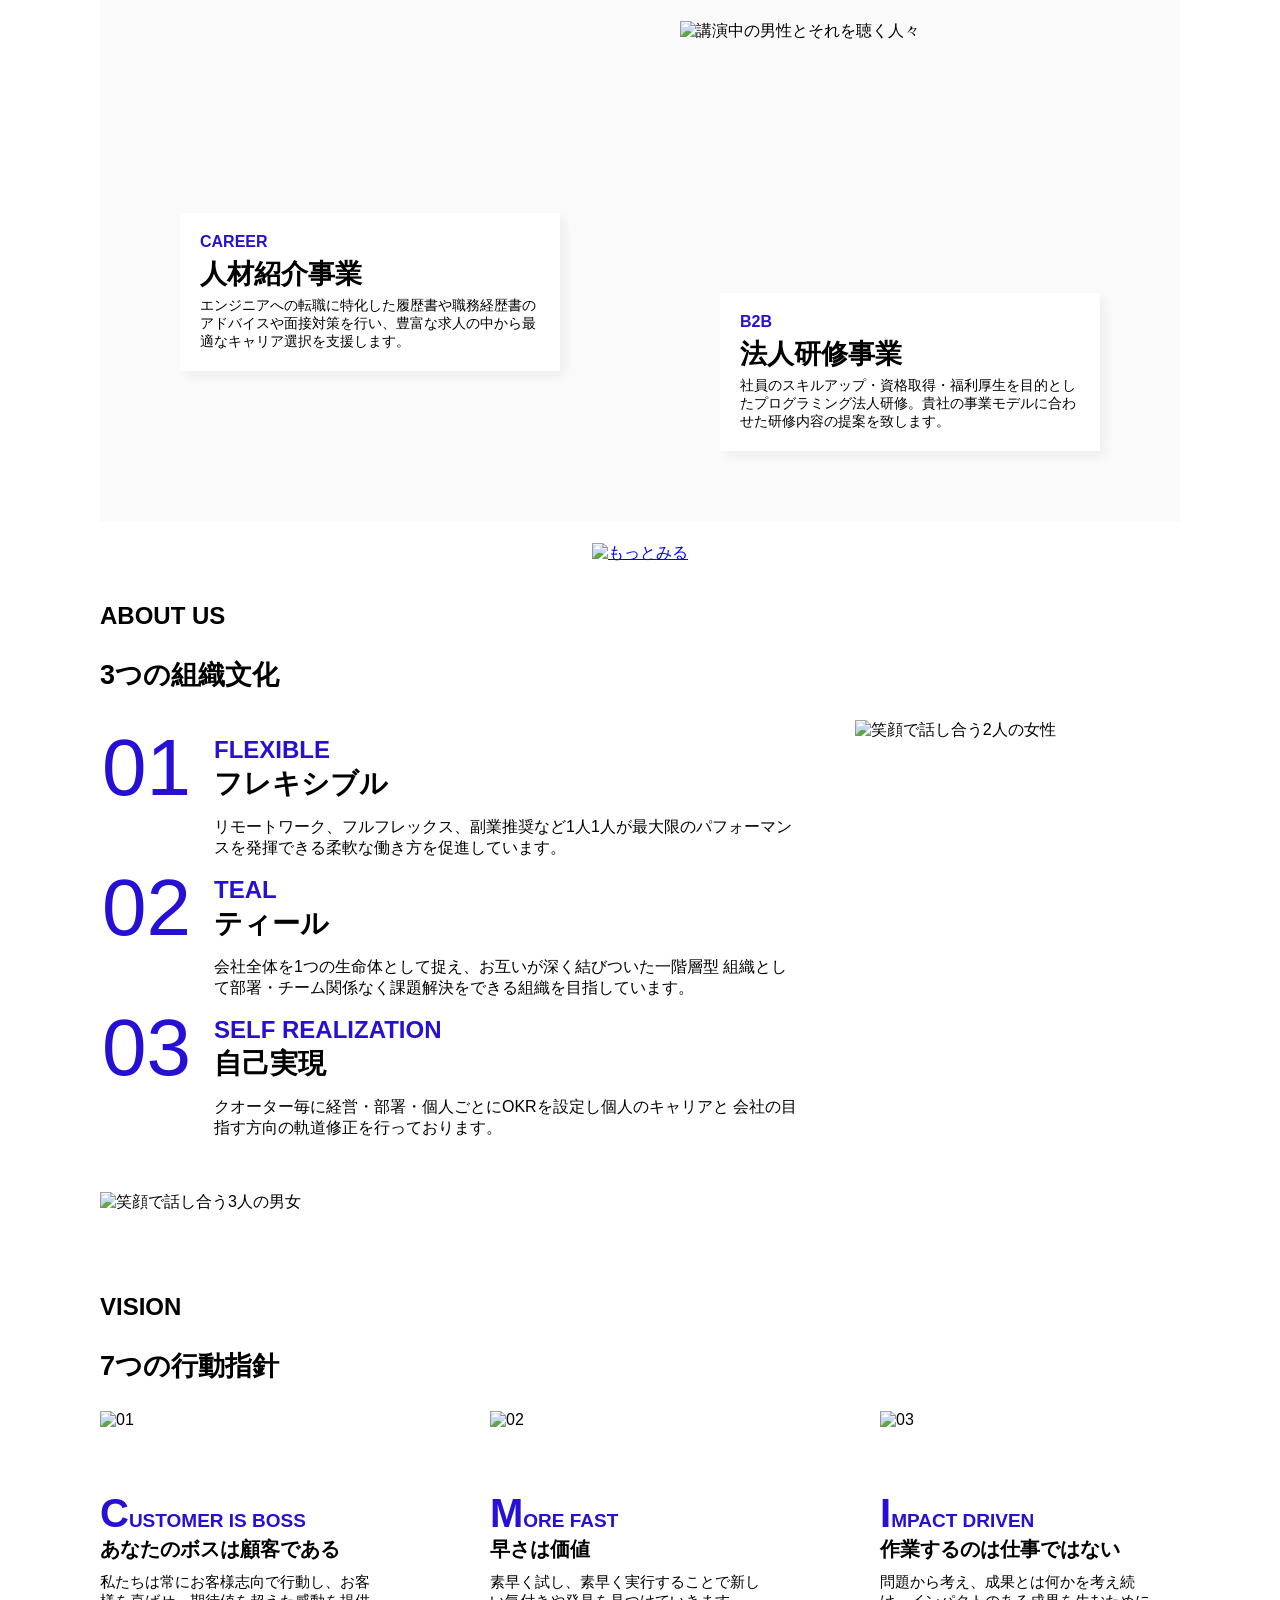
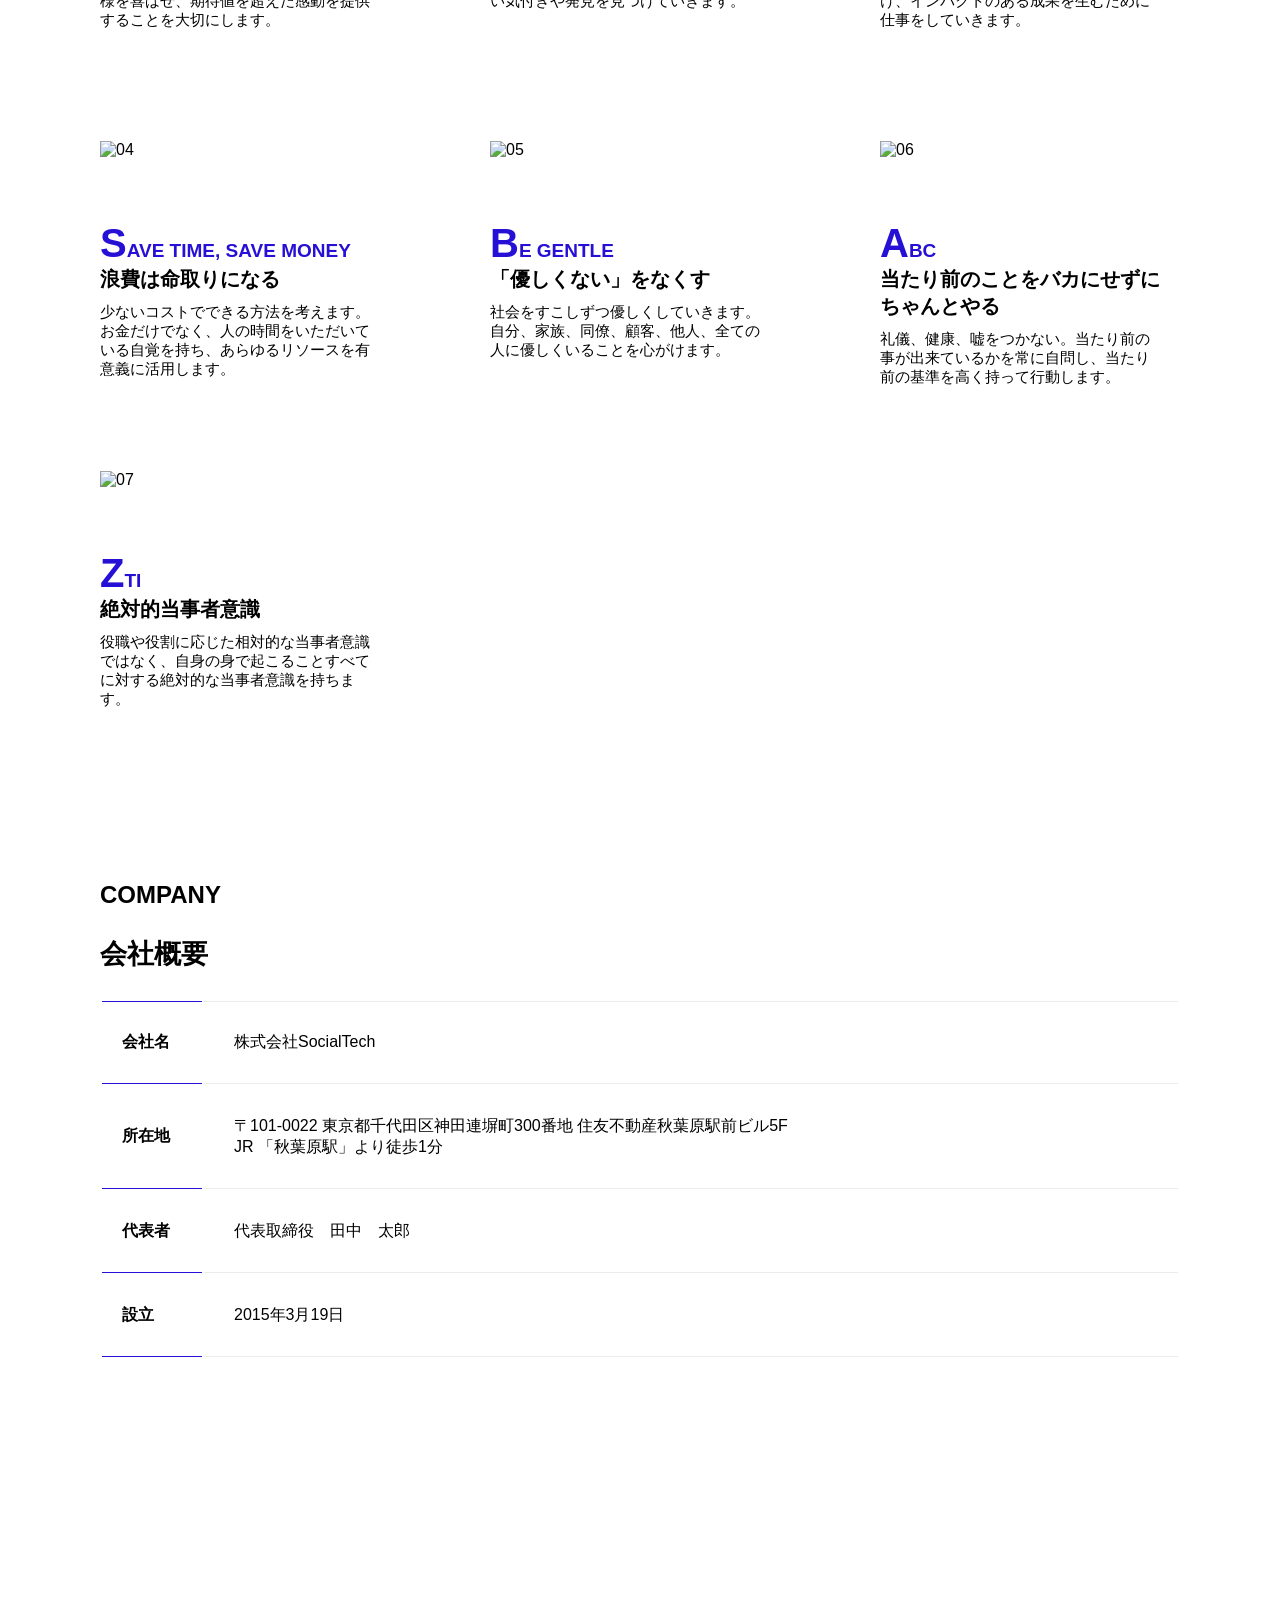
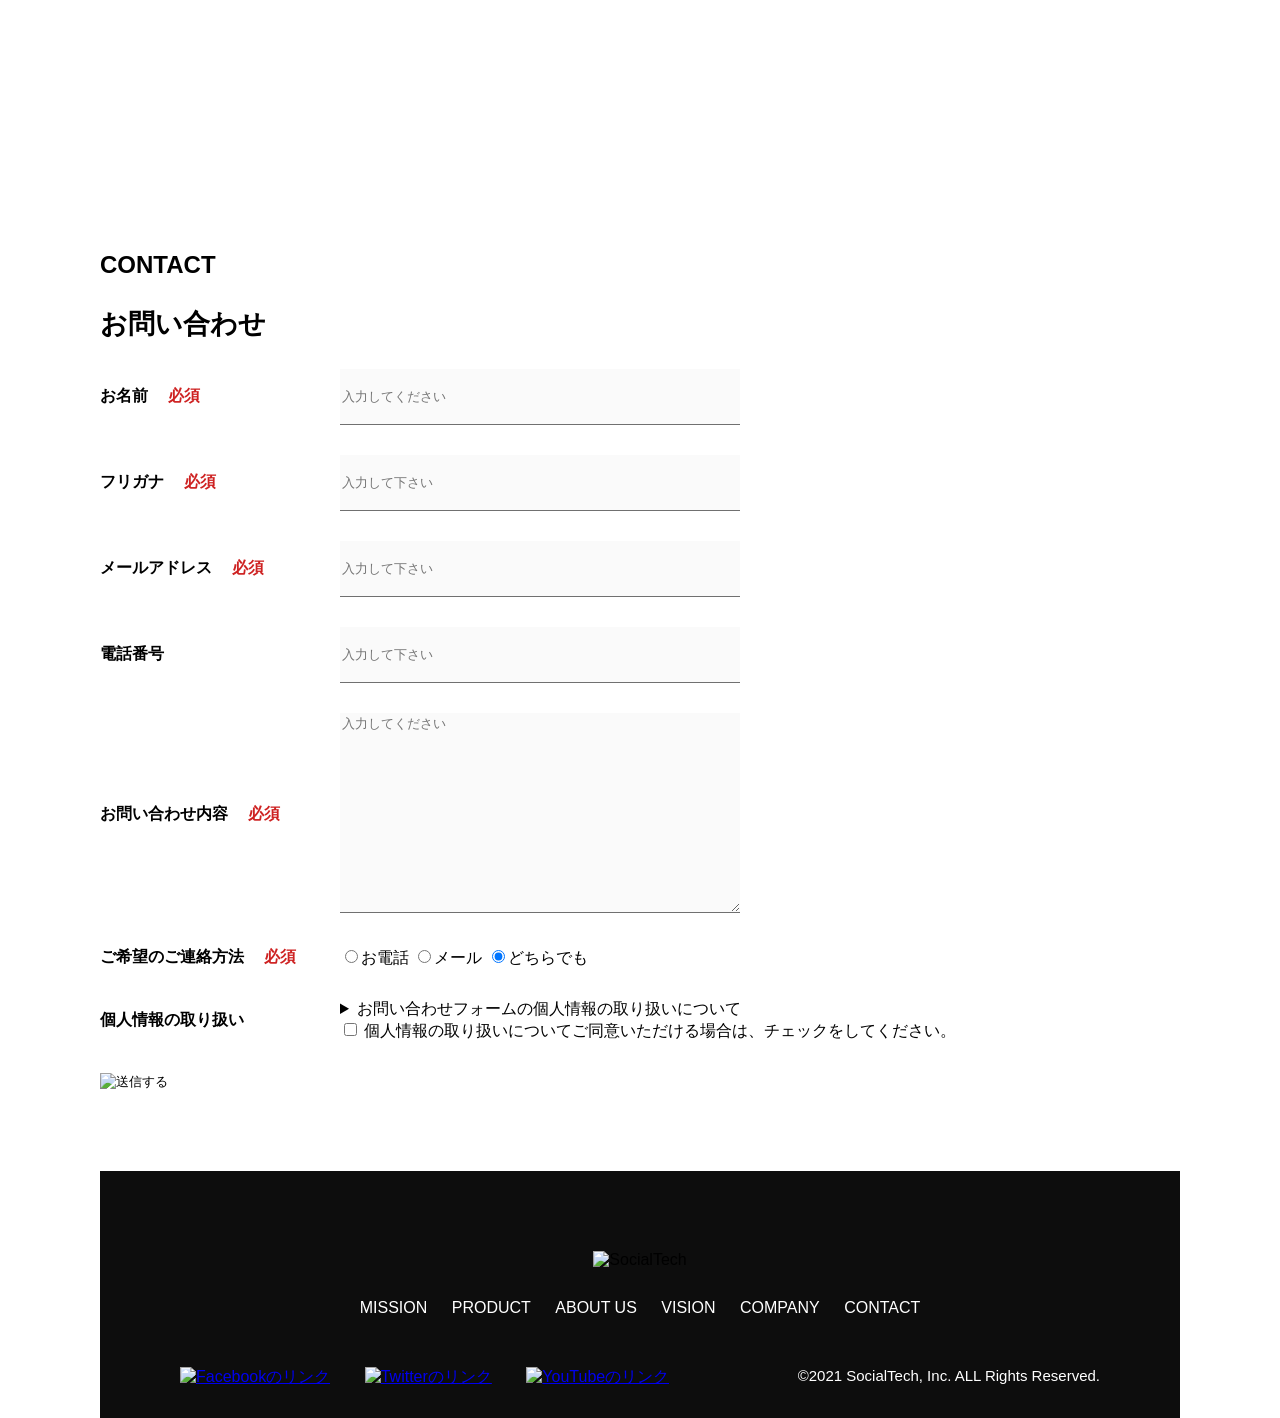
==== commit 64c7c9a8: "試し" ====
--- a/index.html
+++ b/index.html
@@ -10,7 +10,7 @@
   <body>
     <header>
       <a href="index.html" id="logo">
-        <img src="images/logo.png" alt="トップページに戻る">
+        <img src="images/logo.png" alt="トップページに戻">
       </a>
       <nav id="nav-pc">
         <ul>
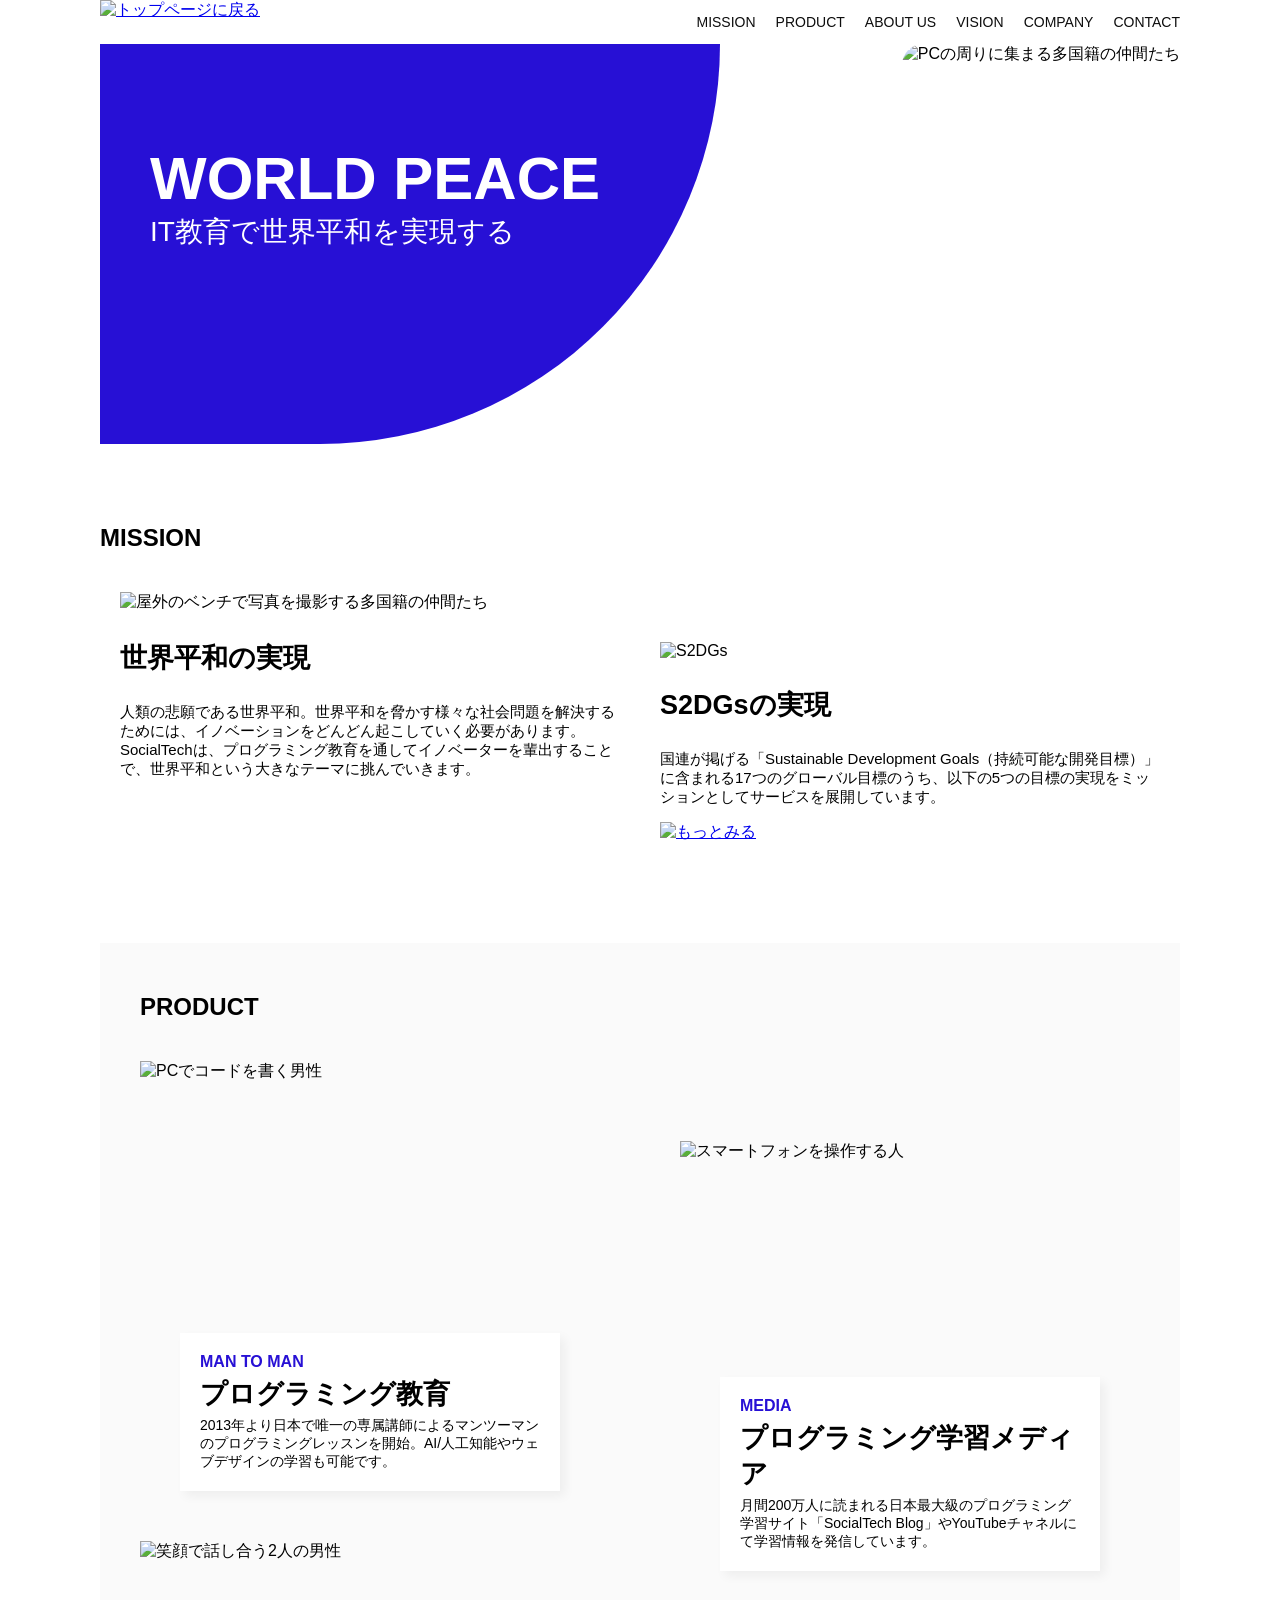
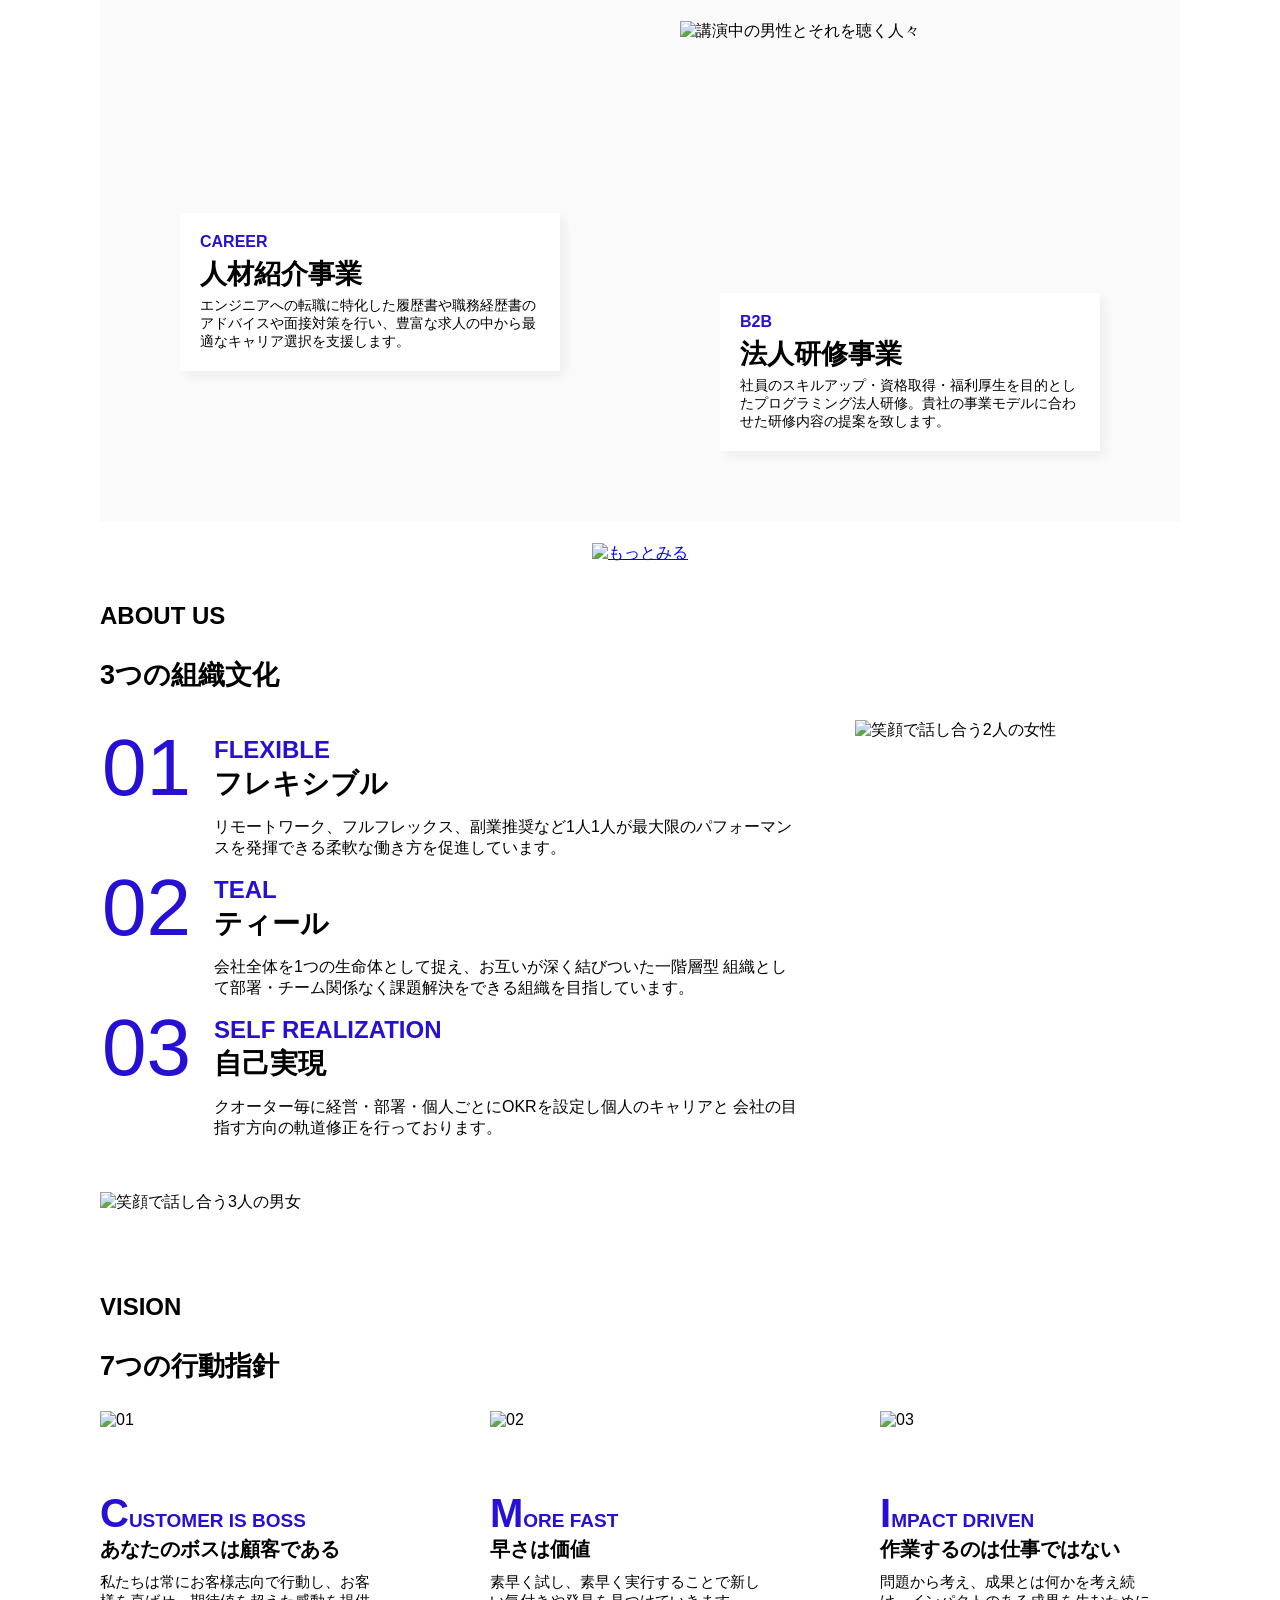
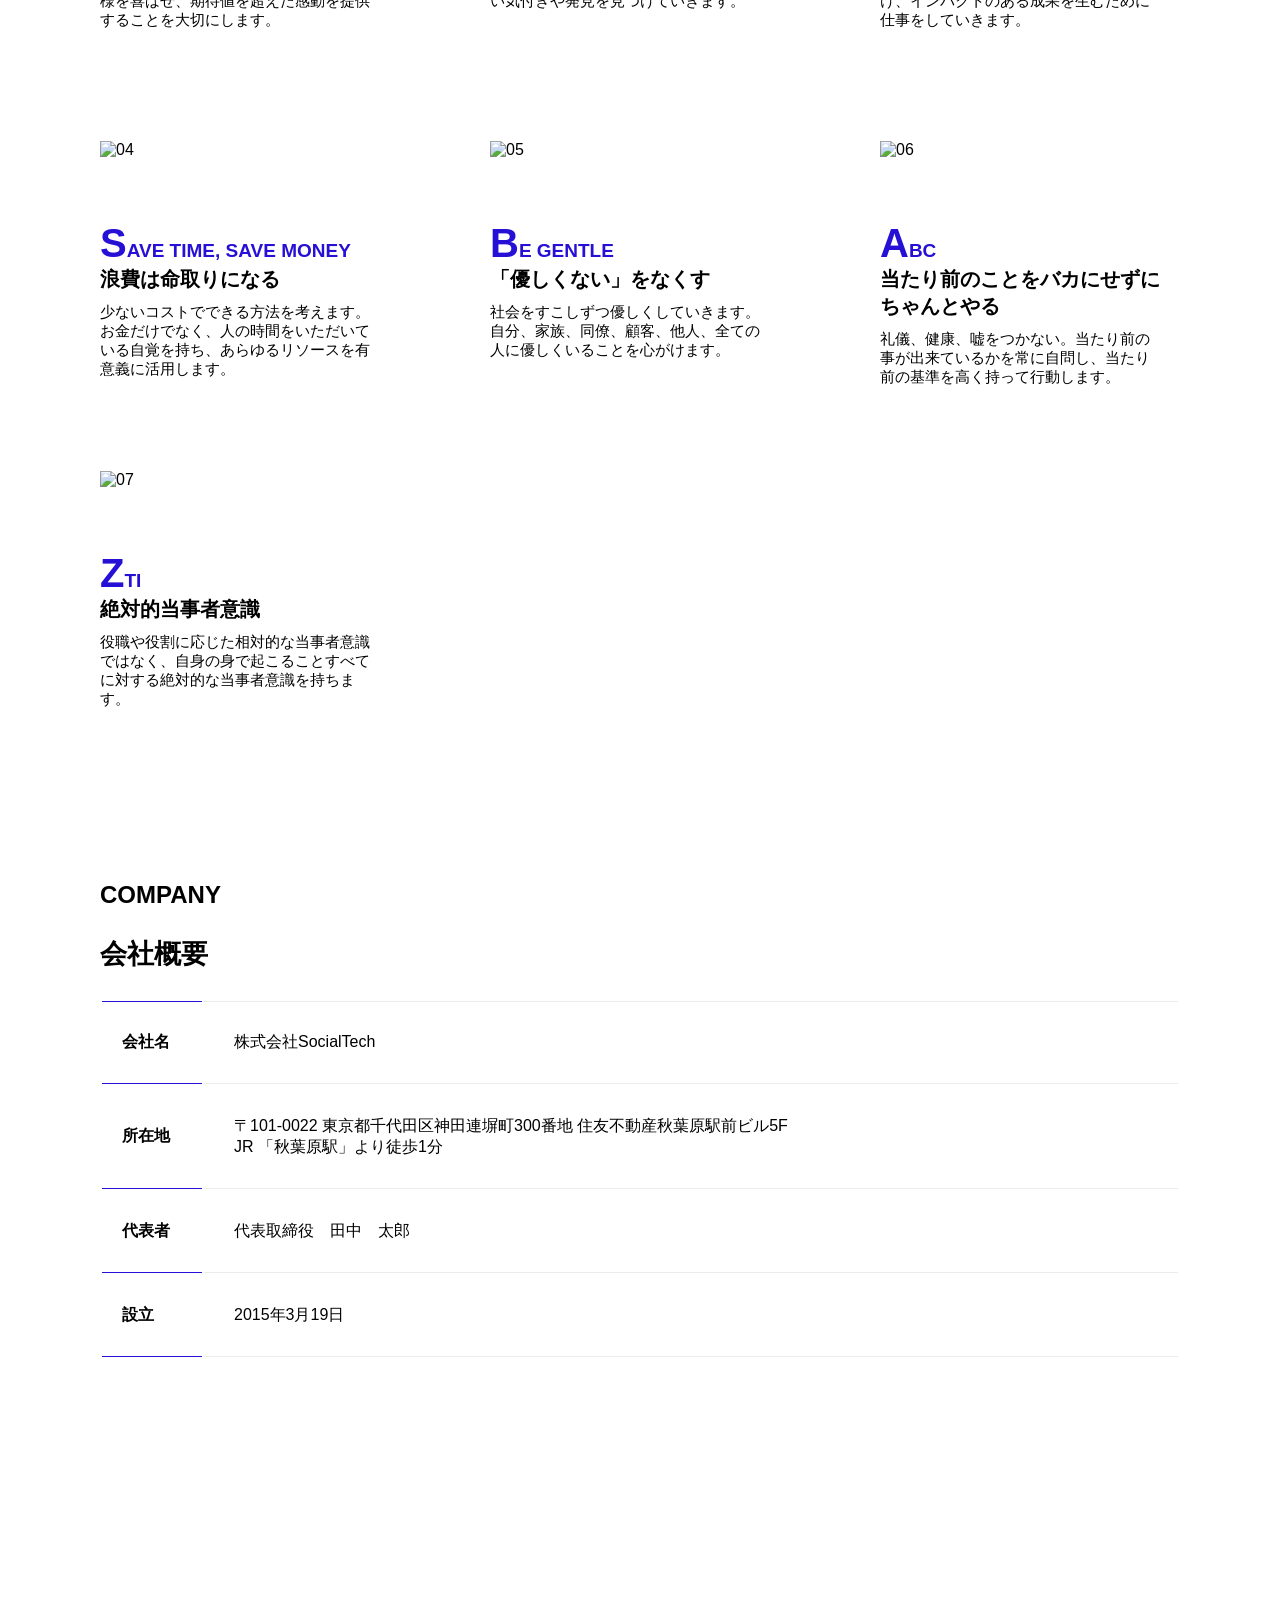
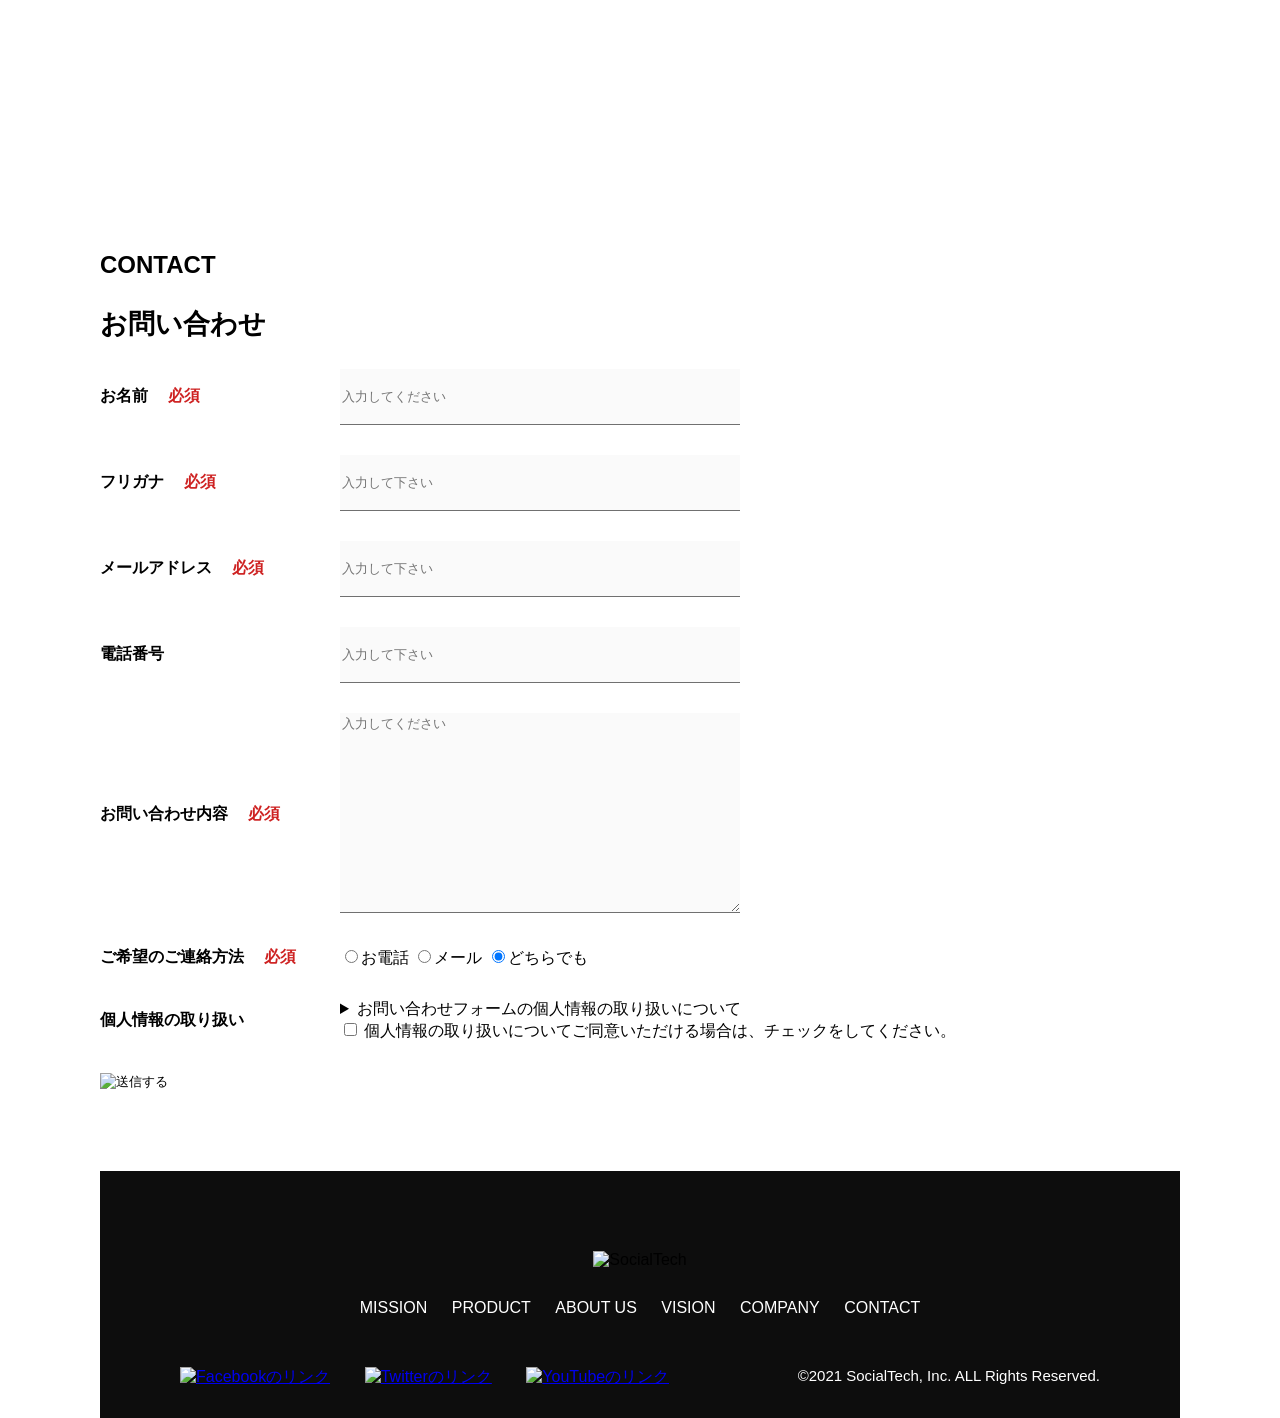
==== commit bf25f178: "修正「トップページに戻る」" ====
--- a/index.html
+++ b/index.html
@@ -10,7 +10,7 @@
   <body>
     <header>
       <a href="index.html" id="logo">
-        <img src="images/logo.png" alt="トップページに戻">
+        <img src="images/logo.png" alt="トップページに戻る">
       </a>
       <nav id="nav-pc">
         <ul>
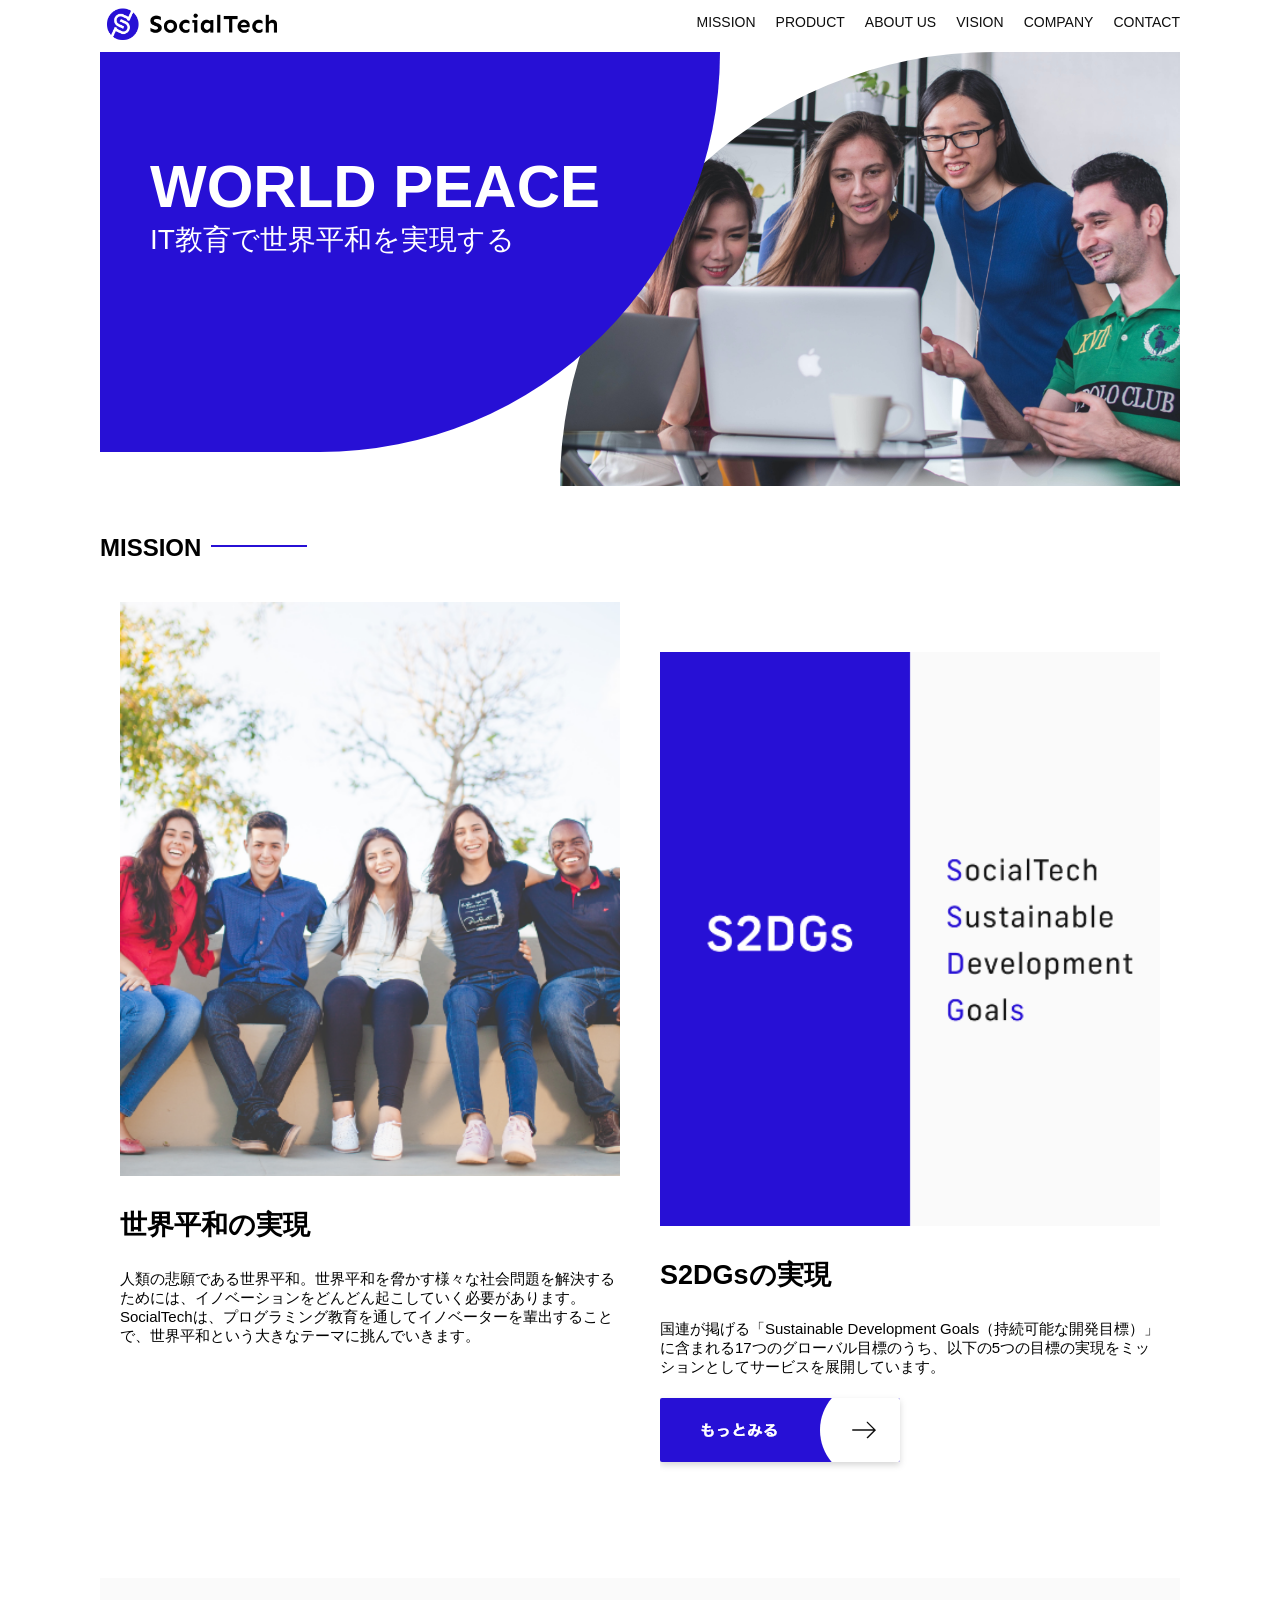
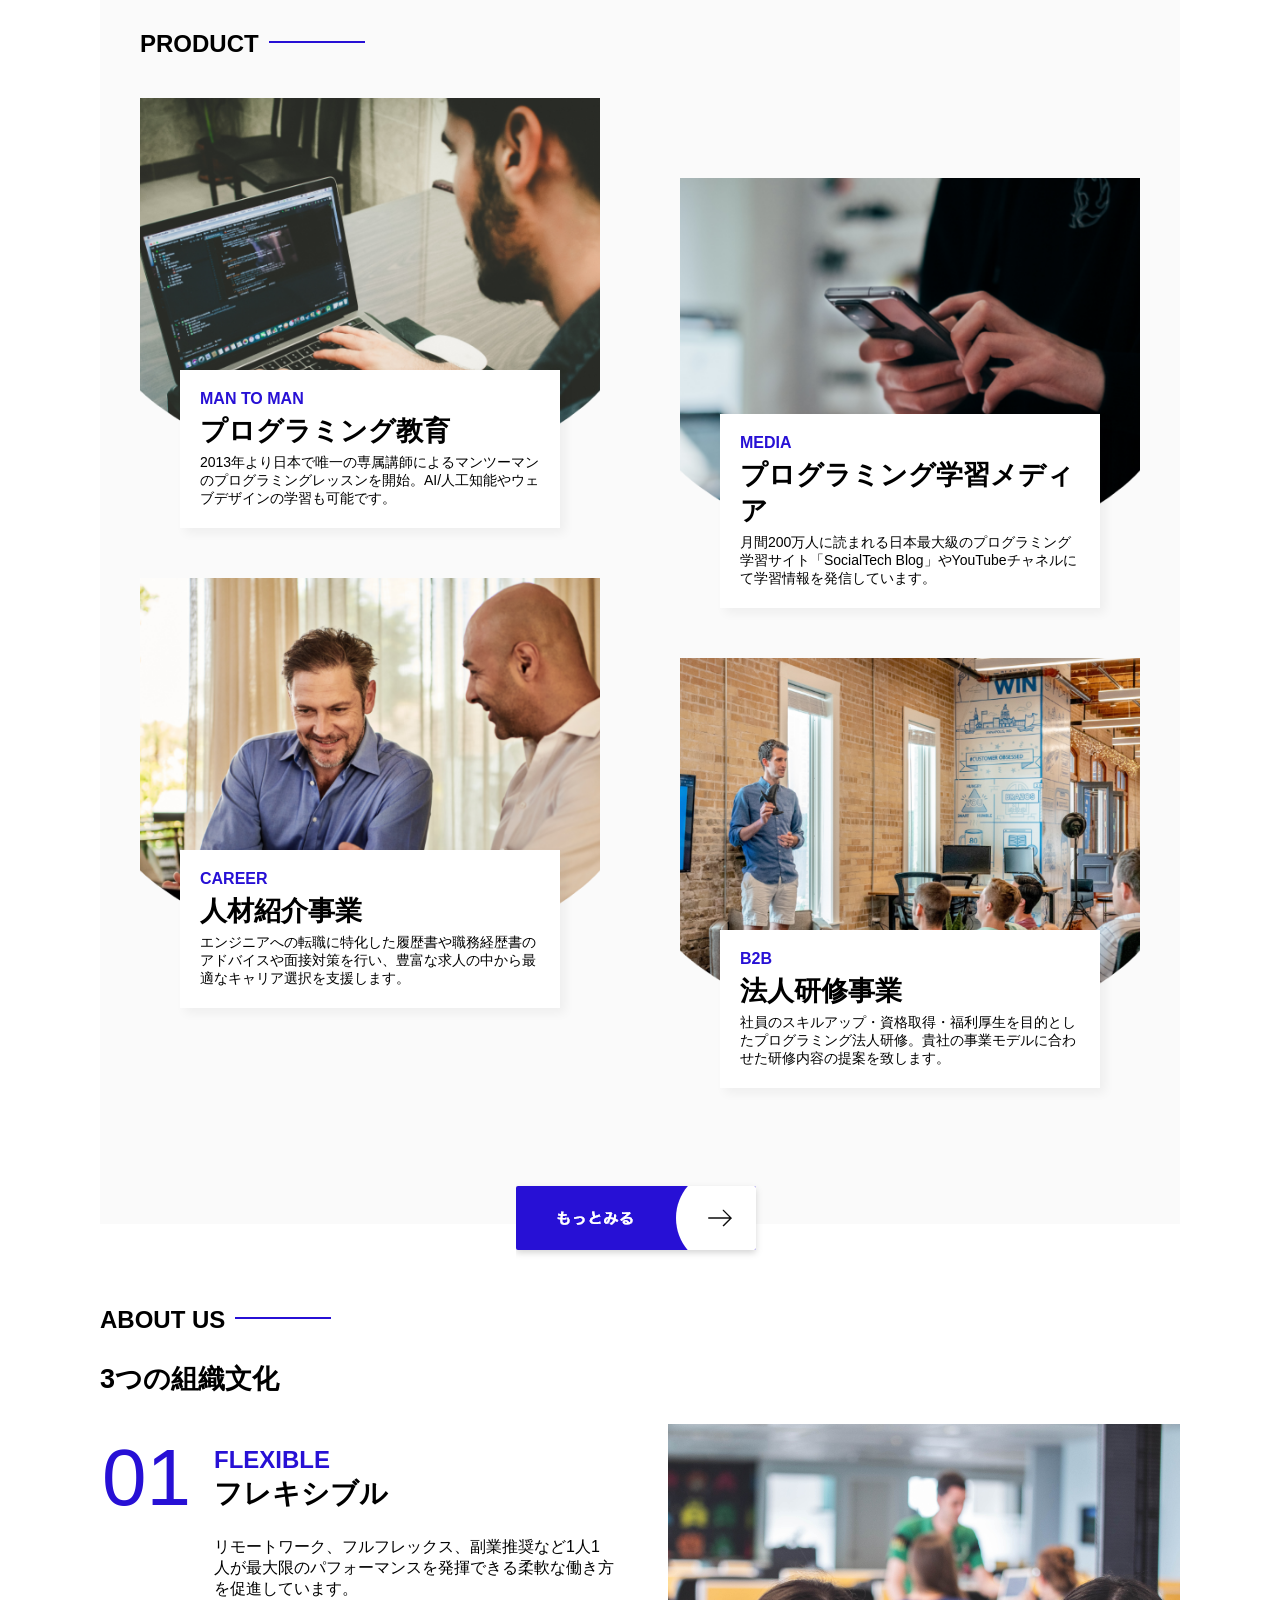
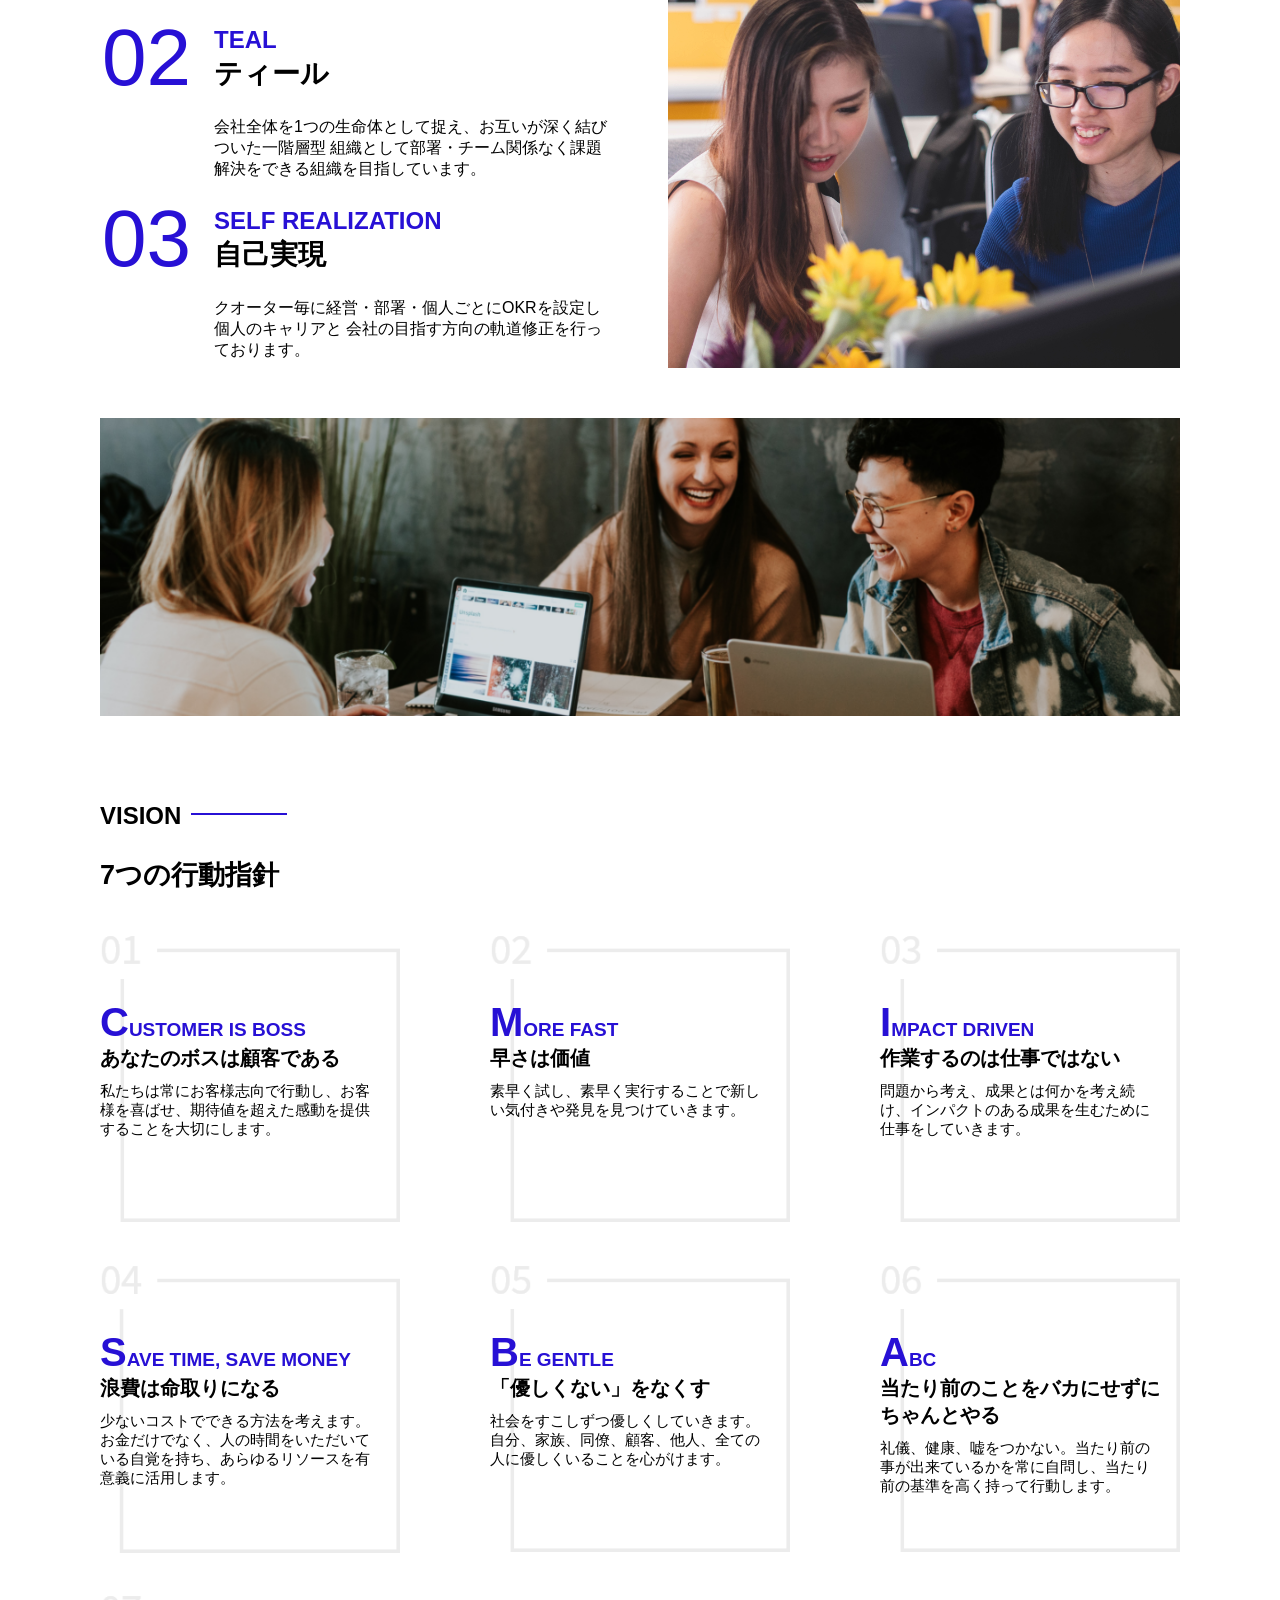
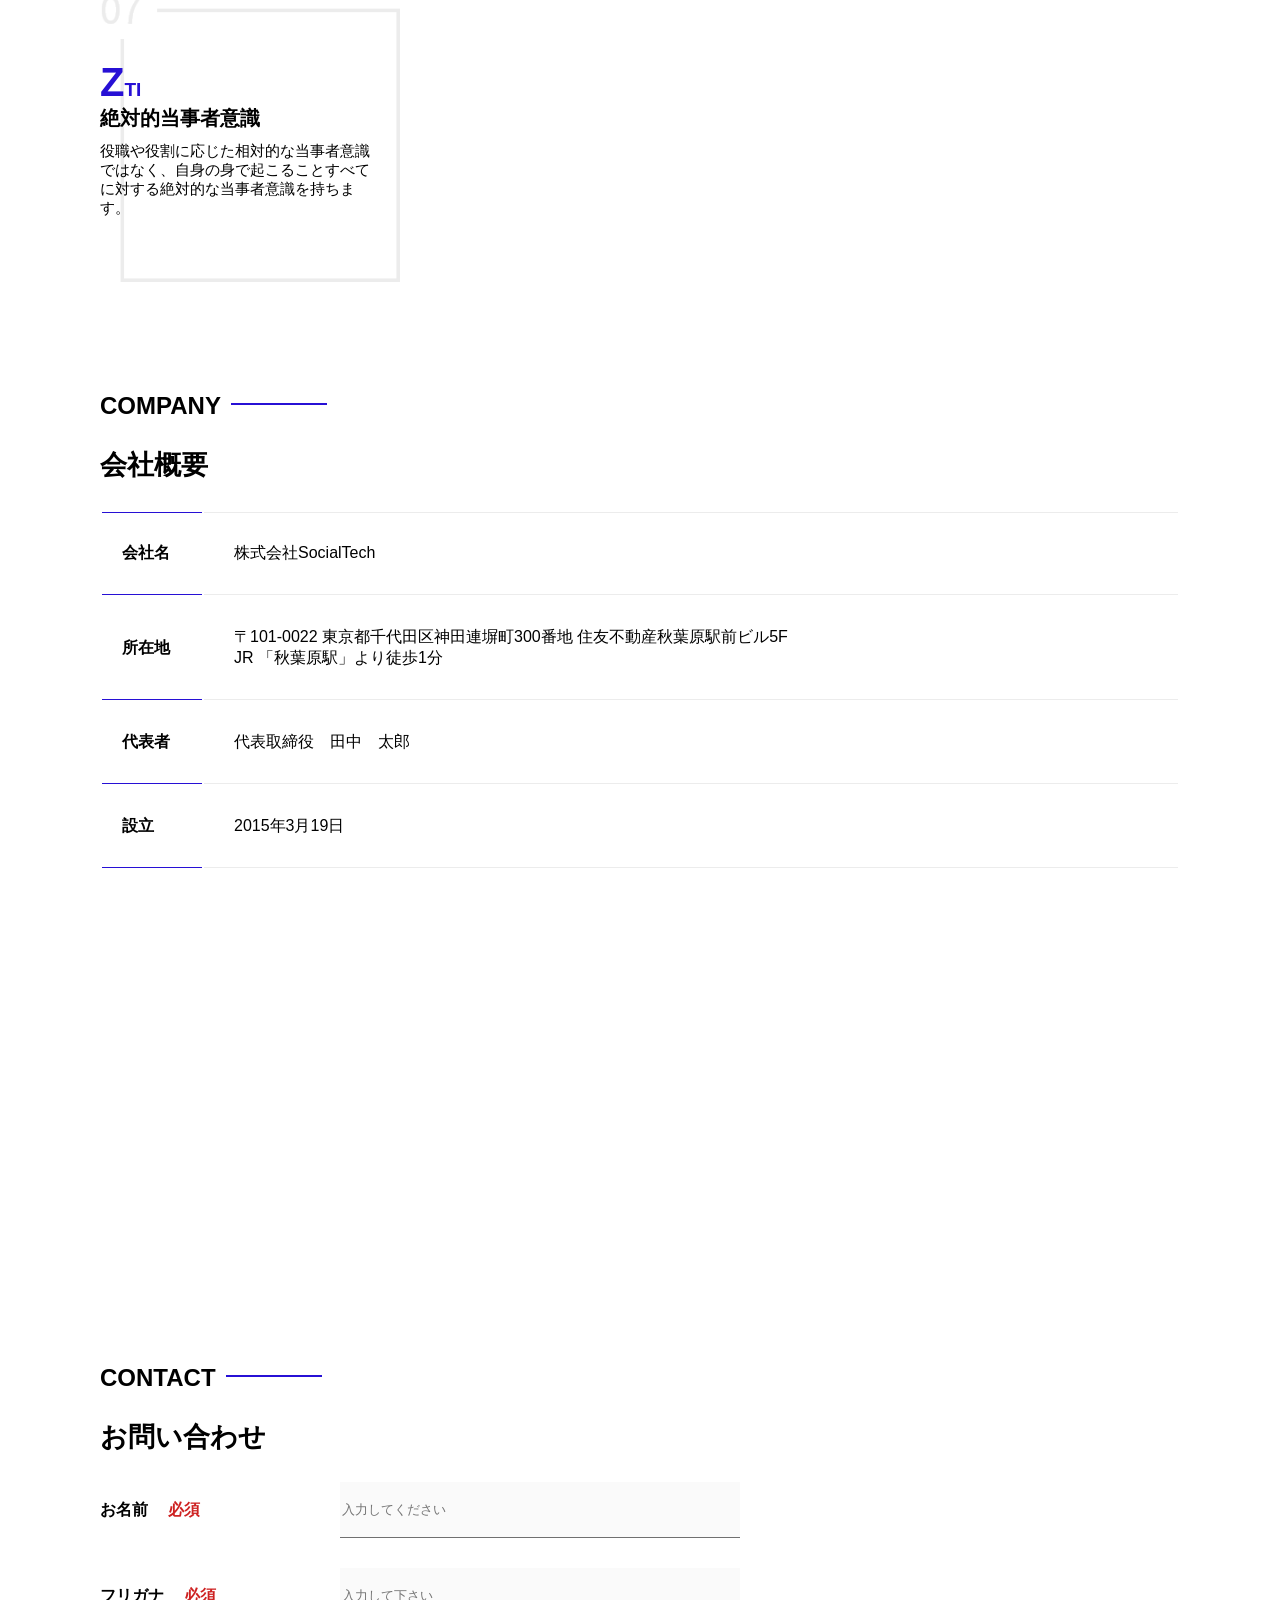
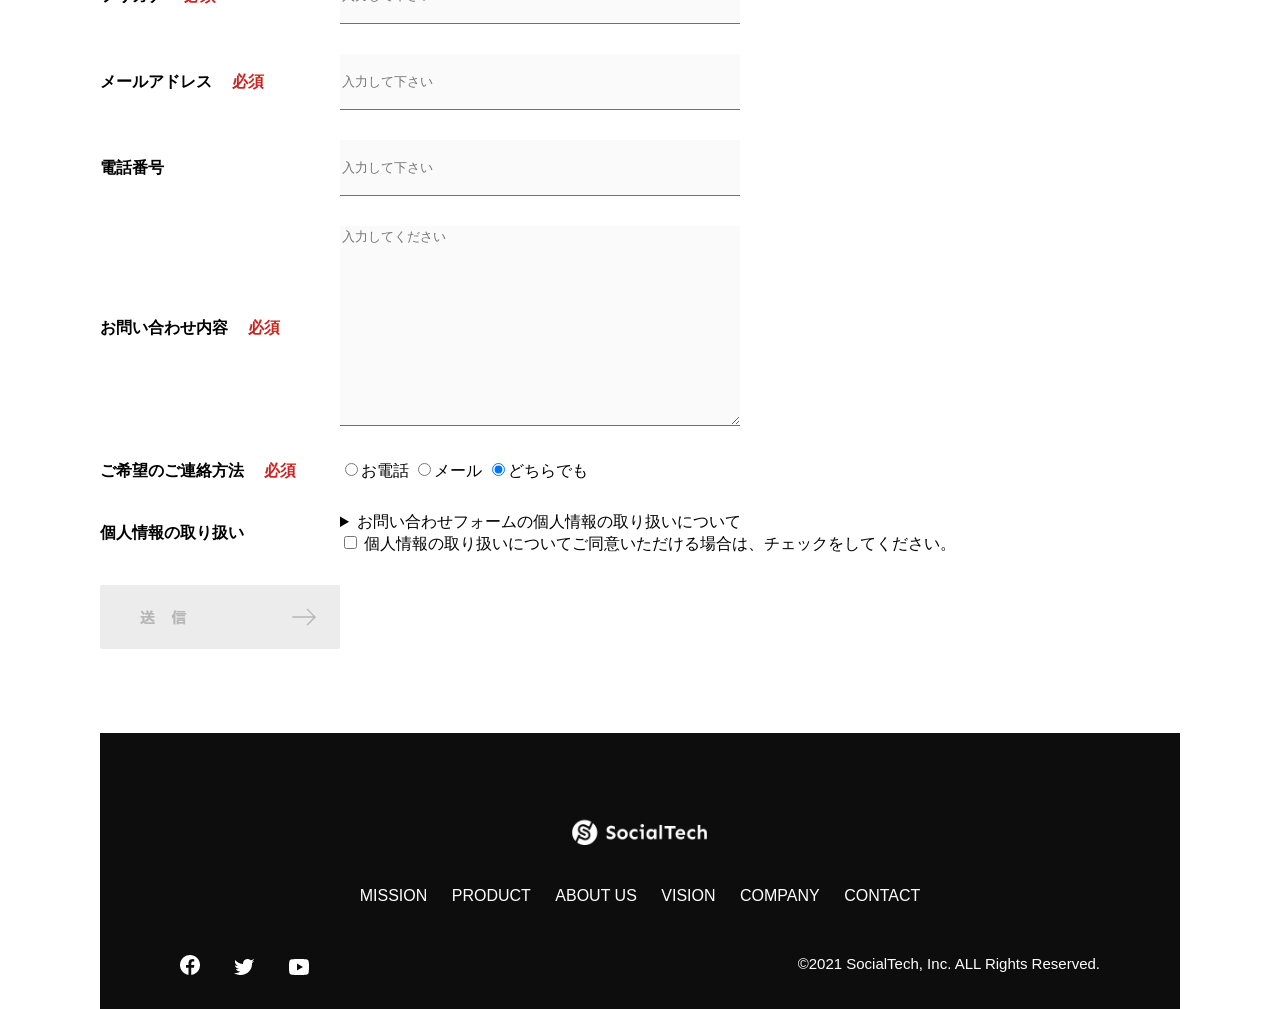
==== commit 7e7abf23: "Twitterカードを追加" ====
--- a/index.html
+++ b/index.html
@@ -5,6 +5,12 @@
     <meta charset="utf-8">
     <meta name="description" content="SocialTechはEdTech業界のリーディングカンパニーを目指します。">
     <meta name="viewport" content="width=device-width, initial-scale=1.0">
+    <meta name="twitter:card" content="summary">
+    <meta name="twitter:site" content="@CQZyqeSiBY44468">
+    <meta property="og:url" content="https://denden-dit.github.io/socialtech">
+    <meta property="og:title" content="SocialTech">
+    <meta property="og:description" content="ページの説明文">
+    <meta property="og:image" content="https://github.com/denden-dit/socialtech.git">
     <link rel="stylesheet" href="style.css">
   </head>
   <body>
